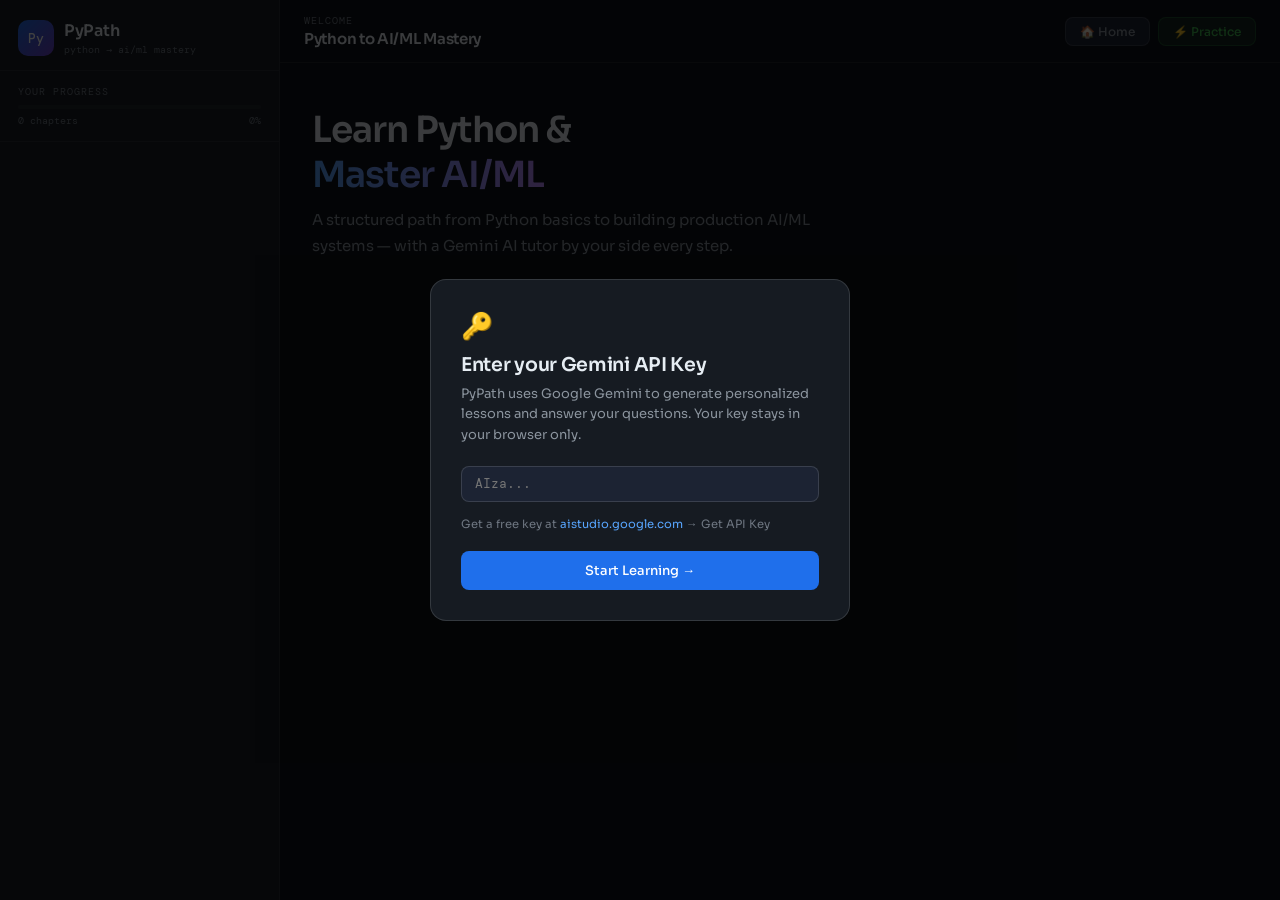
==== index.html @ 54593edb "Renamed file" ====
<!DOCTYPE html>
<html lang="en">
<head>
<meta charset="UTF-8">
<meta name="viewport" content="width=device-width, initial-scale=1.0">
<title>PyPath — Python to AI/ML Mastery</title>
<link href="https://fonts.googleapis.com/css2?family=DM+Mono:wght@400;500&family=Sora:wght@300;400;500;600&display=swap" rel="stylesheet">
<style>
  :root {
    --bg: #0d1117; --bg2: #161b22; --bg3: #1c2333; --bg4: #21262d;
    --border: rgba(255,255,255,0.08); --border2: rgba(255,255,255,0.13);
    --text: #e6edf3; --text2: #8b949e; --text3: #6e7681;
    --accent: #58a6ff; --accent2: #1f6feb;
    --green: #3fb950; --purple: #bc8cff; --purple2: #6e40c9;
    --orange: #f78166; --yellow: #e3b341; --pink: #f778ba;
    --radius: 12px; --radius-sm: 8px; --radius-lg: 16px;
    --font: 'Sora', sans-serif; --mono: 'DM Mono', monospace;
  }
  * { margin:0; padding:0; box-sizing:border-box; }
  body { font-family:var(--font); background:var(--bg); color:var(--text); min-height:100vh; display:flex; overflow:hidden; }

  /* SIDEBAR */
  #sidebar { width:280px; min-width:280px; background:var(--bg2); border-right:1px solid var(--border); display:flex; flex-direction:column; height:100vh; overflow-y:auto; }
  .sidebar-logo { padding:20px 18px 14px; border-bottom:1px solid var(--border); }
  .logo-mark { display:flex; align-items:center; gap:10px; }
  .logo-icon { width:36px; height:36px; background:linear-gradient(135deg,var(--accent2),var(--purple2)); border-radius:10px; display:flex; align-items:center; justify-content:center; font-family:var(--mono); font-size:13px; font-weight:500; color:white; }
  .logo-text { font-size:16px; font-weight:600; letter-spacing:-0.3px; }
  .logo-sub { font-size:10px; color:var(--text3); font-family:var(--mono); margin-top:2px; }
  .sidebar-progress { padding:14px 18px; border-bottom:1px solid var(--border); }
  .progress-label { font-size:10px; color:var(--text3); font-family:var(--mono); text-transform:uppercase; letter-spacing:1px; margin-bottom:7px; }
  .progress-bar { height:4px; background:var(--bg4); border-radius:99px; overflow:hidden; }
  .progress-fill { height:100%; background:linear-gradient(90deg,var(--accent),var(--purple)); border-radius:99px; transition:width 0.5s; }
  .progress-stat { display:flex; justify-content:space-between; margin-top:5px; font-size:10px; color:var(--text3); font-family:var(--mono); }
  .sidebar-modules { flex:1; padding:10px 8px; }
  .module-group { margin-bottom:4px; }
  .module-header { display:flex; align-items:center; gap:8px; padding:9px 10px; border-radius:var(--radius-sm); cursor:pointer; transition:all 0.15s; font-size:11px; font-weight:500; text-transform:uppercase; letter-spacing:0.8px; color:var(--text3); user-select:none; }
  .module-header:hover { background:var(--bg3); color:var(--text2); }
  .module-badge { width:22px; height:22px; border-radius:6px; display:flex; align-items:center; justify-content:center; font-size:12px; flex-shrink:0; }
  .m1 .module-badge { background:rgba(88,166,255,0.15); }
  .m2 .module-badge { background:rgba(188,140,255,0.15); }
  .m3 .module-badge { background:rgba(247,129,102,0.15); }
  .m4 .module-badge { background:rgba(63,185,80,0.15); }
  .module-chapters { display:none; padding:4px 0; }
  .module-group.open .module-chapters { display:block; }
  .module-group.open .module-header { background:var(--bg3); color:var(--text); }
  .chapter-item { display:flex; align-items:center; gap:8px; padding:7px 10px 7px 14px; border-radius:var(--radius-sm); cursor:pointer; font-size:12px; color:var(--text2); transition:all 0.15s; }
  .chapter-item:hover { background:var(--bg3); color:var(--text); }
  .chapter-item.active { background:rgba(88,166,255,0.1); color:var(--accent); }
  .ch-dot { width:6px; height:6px; border-radius:50%; background:var(--bg4); flex-shrink:0; border:1.5px solid var(--border2); }
  .chapter-item.active .ch-dot { background:var(--accent); border-color:var(--accent); }
  .chapter-item.completed .ch-dot { background:var(--green); border-color:var(--green); }

  /* MAIN */
  #main { flex:1; display:flex; flex-direction:column; height:100vh; overflow:hidden; }
  .topbar { padding:14px 24px; border-bottom:1px solid var(--border); display:flex; align-items:center; gap:14px; background:var(--bg); flex-shrink:0; }
  .topbar-breadcrumb { flex:1; }
  .tb-module { font-size:10px; color:var(--text3); font-family:var(--mono); text-transform:uppercase; letter-spacing:1px; }
  .tb-chapter { font-size:15px; font-weight:600; letter-spacing:-0.3px; margin-top:2px; }
  .btn { padding:6px 14px; border-radius:var(--radius-sm); font-size:12px; font-weight:500; cursor:pointer; border:1px solid var(--border2); background:var(--bg3); color:var(--text2); transition:all 0.15s; font-family:var(--font); }
  .btn:hover { background:var(--bg4); color:var(--text); }
  .btn-primary { background:var(--accent2); color:white; border-color:transparent; }
  .btn-primary:hover { background:var(--accent); }
  .btn-green { background:rgba(63,185,80,0.12); color:var(--green); border-color:rgba(63,185,80,0.25); }
  .btn-green:hover { background:rgba(63,185,80,0.22); }

  #content-area { flex:1; display:flex; overflow:hidden; }

  /* LESSON */
  #lesson-panel { flex:1; overflow-y:auto; padding:28px 32px; background:var(--bg); }
  .lesson-content { line-height:1.8; font-size:14px; color:var(--text2); max-width:740px; }
  .lesson-content h1 { font-size:24px; font-weight:600; color:var(--text); letter-spacing:-0.5px; margin-bottom:10px; }
  .lesson-content h2 { font-size:17px; font-weight:600; color:var(--text); margin:26px 0 10px; }
  .lesson-content h3 { font-size:14px; font-weight:500; color:var(--text); margin:18px 0 7px; }
  .lesson-content p { margin-bottom:13px; }
  .lesson-content ul,.lesson-content ol { padding-left:20px; margin-bottom:13px; }
  .lesson-content li { margin-bottom:5px; }
  .lesson-content strong { color:var(--text); font-weight:500; }
  .lesson-content code { background:var(--bg3); border:1px solid var(--border); border-radius:4px; padding:1px 5px; font-family:var(--mono); font-size:12px; color:var(--purple); }
  .code-block { background:var(--bg2); border:1px solid var(--border); border-radius:var(--radius); margin:14px 0; overflow:hidden; }
  .code-block-header { padding:7px 14px; background:var(--bg3); border-bottom:1px solid var(--border); display:flex; align-items:center; justify-content:space-between; font-family:var(--mono); font-size:10px; color:var(--text3); }
  .code-block pre { padding:14px 16px; font-family:var(--mono); font-size:12.5px; line-height:1.7; overflow-x:auto; color:var(--text); white-space:pre; }
  .kw{color:#ff7b72} .fn{color:#d2a8ff} .str{color:#a5d6ff} .num{color:#79c0ff} .cm{color:#8b949e;font-style:italic} .cls{color:#ffa657}
  .concept-cards { display:grid; grid-template-columns:1fr 1fr; gap:10px; margin:18px 0; max-width:740px; }
  .concept-card { background:var(--bg2); border:1px solid var(--border); border-radius:var(--radius); padding:14px 16px; }
  .cc-icon { font-size:20px; margin-bottom:7px; }
  .cc-title { font-size:12px; font-weight:500; color:var(--text); margin-bottom:4px; }
  .cc-desc { font-size:11.5px; color:var(--text3); line-height:1.5; }

  /* AI PANEL */
  #ai-panel { width:320px; min-width:320px; background:var(--bg2); border-left:1px solid var(--border); display:flex; flex-direction:column; }
  .ai-panel-header { padding:14px 16px; border-bottom:1px solid var(--border); display:flex; align-items:center; gap:10px; flex-shrink:0; }
  .ai-avatar { width:30px; height:30px; border-radius:9px; background:linear-gradient(135deg,#1f6feb,#6e40c9); display:flex; align-items:center; justify-content:center; font-size:13px; flex-shrink:0; }
  .ai-name { font-size:13px; font-weight:600; }
  .ai-status { font-size:10px; color:var(--green); font-family:var(--mono); }
  #ai-tab-bar { display:flex; border-bottom:1px solid var(--border); flex-shrink:0; }
  .ai-tab { flex:1; padding:9px; text-align:center; font-size:11px; color:var(--text3); cursor:pointer; transition:all 0.15s; border-bottom:2px solid transparent; }
  .ai-tab:hover { color:var(--text2); }
  .ai-tab.active { color:var(--accent); border-bottom-color:var(--accent); }
  #ai-messages { flex:1; overflow-y:auto; padding:14px; display:flex; flex-direction:column; gap:10px; }
  .msg { display:flex; gap:7px; }
  .msg-avatar { width:24px; height:24px; border-radius:7px; flex-shrink:0; display:flex; align-items:center; justify-content:center; font-size:10px; font-weight:600; }
  .msg.ai .msg-avatar { background:linear-gradient(135deg,#1f6feb,#6e40c9); color:white; }
  .msg.user .msg-avatar { background:var(--bg4); color:var(--text2); border:1px solid var(--border2); }
  .msg-bubble { flex:1; padding:9px 11px; border-radius:var(--radius-sm); font-size:12.5px; line-height:1.6; color:var(--text2); }
  .msg.ai .msg-bubble { background:var(--bg3); border:1px solid var(--border); }
  .msg.user .msg-bubble { background:rgba(88,166,255,0.07); border:1px solid rgba(88,166,255,0.18); color:var(--text); }
  .msg-bubble code { background:var(--bg); padding:1px 4px; border-radius:3px; font-family:var(--mono); font-size:11px; color:var(--purple); }
  .typing-indicator { display:flex; gap:4px; padding:3px 0; }
  .typing-dot { width:5px; height:5px; border-radius:50%; background:var(--text3); animation:bounce 1.2s infinite; }
  .typing-dot:nth-child(2){animation-delay:0.2s} .typing-dot:nth-child(3){animation-delay:0.4s}
  @keyframes bounce{0%,60%,100%{transform:translateY(0)}30%{transform:translateY(-5px)}}
  #ai-input-area { padding:10px; border-top:1px solid var(--border); flex-shrink:0; }
  .ai-input-wrap { display:flex; gap:7px; align-items:flex-end; }
  #ai-input { flex:1; background:var(--bg3); border:1px solid var(--border2); border-radius:var(--radius-sm); padding:7px 11px; font-family:var(--font); font-size:12.5px; color:var(--text); resize:none; min-height:34px; max-height:90px; line-height:1.5; outline:none; transition:border-color 0.15s; }
  #ai-input:focus { border-color:var(--accent2); }
  #ai-input::placeholder { color:var(--text3); }
  .send-btn { width:34px; height:34px; border-radius:var(--radius-sm); background:var(--accent2); border:none; color:white; cursor:pointer; display:flex; align-items:center; justify-content:center; font-size:14px; transition:background 0.15s; flex-shrink:0; }
  .send-btn:hover { background:var(--accent); }

  /* VIEWS */
  .view { display:none; flex:1; overflow:hidden; }
  .view.active { display:flex; }
  #home-view { overflow-y:auto; }

  /* HOME */
  .home-content { padding:44px 32px; max-width:880px; }
  .home-title { font-size:36px; font-weight:600; letter-spacing:-1px; margin-bottom:10px; }
  .home-title span { background:linear-gradient(90deg,var(--accent),var(--purple)); -webkit-background-clip:text; -webkit-text-fill-color:transparent; background-clip:text; }
  .home-sub { font-size:15px; color:var(--text2); line-height:1.7; max-width:540px; margin-bottom:40px; }
  .modules-grid { display:grid; grid-template-columns:1fr 1fr; gap:14px; }
  .module-card { background:var(--bg2); border:1px solid var(--border); border-radius:var(--radius-lg); padding:22px; cursor:pointer; transition:all 0.2s; position:relative; overflow:hidden; }
  .module-card::before { content:''; position:absolute; top:0; left:0; right:0; height:2px; }
  .mc-1::before{background:linear-gradient(90deg,var(--accent),var(--accent2))} .mc-2::before{background:linear-gradient(90deg,var(--purple),var(--purple2))} .mc-3::before{background:linear-gradient(90deg,var(--orange),#d4611c)} .mc-4::before{background:linear-gradient(90deg,var(--green),#1a7f37)}
  .module-card:hover { border-color:var(--border2); transform:translateY(-2px); background:var(--bg3); }
  .mc-icon { font-size:28px; margin-bottom:12px; }
  .mc-title { font-size:16px; font-weight:600; margin-bottom:5px; letter-spacing:-0.3px; }
  .mc-desc { font-size:12.5px; color:var(--text3); line-height:1.5; margin-bottom:12px; }
  .mc-meta { font-size:11px; font-family:var(--mono); color:var(--text3); }
  .mc-tag { display:inline-block; padding:2px 8px; border-radius:99px; font-size:10px; font-family:var(--mono); font-weight:500; margin-top:8px; }
  .t-blue{background:rgba(88,166,255,0.12);color:var(--accent)} .t-purple{background:rgba(188,140,255,0.12);color:var(--purple)} .t-orange{background:rgba(247,129,102,0.12);color:var(--orange)} .t-green{background:rgba(63,185,80,0.12);color:var(--green)}

  /* PRACTICE */
  #practice-view { flex-direction:row; }
  .editor-header { padding:10px 18px; background:var(--bg2); border-bottom:1px solid var(--border); display:flex; align-items:center; gap:10px; flex-shrink:0; }
  #code-editor { flex:1; background:var(--bg); border:none; outline:none; resize:none; font-family:var(--mono); font-size:13px; color:var(--text); padding:18px 22px; line-height:1.7; }
  .output-area { background:var(--bg2); border-top:1px solid var(--border); max-height:180px; overflow-y:auto; flex-shrink:0; }
  .output-header { padding:7px 18px; border-bottom:1px solid var(--border); font-size:10px; font-family:var(--mono); color:var(--text3); display:flex; align-items:center; gap:7px; }
  .out-dot { width:5px; height:5px; border-radius:50%; }
  #output-text { padding:12px 18px; font-family:var(--mono); font-size:12.5px; color:var(--green); line-height:1.7; white-space:pre-wrap; }

  /* QUIZ */
  .quiz-box { background:var(--bg2); border:1px solid var(--border); border-radius:var(--radius); padding:20px; margin:20px 0; max-width:740px; }
  .quiz-q { font-size:14px; font-weight:500; color:var(--text); margin-bottom:14px; }
  .quiz-options { display:flex; flex-direction:column; gap:7px; }
  .quiz-opt { padding:10px 14px; background:var(--bg3); border:1px solid var(--border); border-radius:var(--radius-sm); cursor:pointer; font-size:13px; color:var(--text2); transition:all 0.15s; font-family:var(--font); text-align:left; }
  .quiz-opt:hover:not(:disabled) { border-color:var(--accent2); color:var(--text); }
  .quiz-opt.correct { background:rgba(63,185,80,0.1); border-color:var(--green); color:var(--green); }
  .quiz-opt.wrong { background:rgba(247,129,102,0.1); border-color:var(--orange); color:var(--orange); }
  .quiz-feedback { margin-top:12px; font-size:12.5px; padding:9px 13px; border-radius:var(--radius-sm); display:none; }
  .quiz-feedback.show{display:block} .quiz-feedback.good{background:rgba(63,185,80,0.1);color:var(--green);border:1px solid rgba(63,185,80,0.3)} .quiz-feedback.bad{background:rgba(247,129,102,0.1);color:var(--orange);border:1px solid rgba(247,129,102,0.3)}

  /* MISC */
  ::-webkit-scrollbar{width:5px;height:5px} ::-webkit-scrollbar-track{background:transparent} ::-webkit-scrollbar-thumb{background:var(--bg4);border-radius:99px}
  .loading-spinner{display:inline-block;width:13px;height:13px;border:2px solid var(--border2);border-top-color:var(--accent);border-radius:50%;animation:spin 0.8s linear infinite}
  @keyframes spin{to{transform:rotate(360deg)}}
  .chapter-complete { background:linear-gradient(135deg,rgba(63,185,80,0.07),rgba(88,166,255,0.07)); border:1px solid rgba(63,185,80,0.2); border-radius:var(--radius); padding:22px; margin:22px 0; max-width:740px; text-align:center; }
  .cc-emoji2{font-size:32px;margin-bottom:10px} .cc-title2{font-size:17px;font-weight:600;color:var(--green);margin-bottom:7px} .cc-sub2{font-size:13px;color:var(--text2)}

  /* API MODAL */
  #api-modal { position:fixed; inset:0; background:rgba(0,0,0,0.75); display:flex; align-items:center; justify-content:center; z-index:100; }
  .modal-box { background:var(--bg2); border:1px solid var(--border2); border-radius:var(--radius-lg); padding:30px; width:420px; }
  .modal-title { font-size:19px; font-weight:600; margin-bottom:7px; letter-spacing:-0.3px; }
  .modal-sub { font-size:13px; color:var(--text2); line-height:1.6; margin-bottom:20px; }
  .modal-input { width:100%; background:var(--bg3); border:1px solid var(--border2); border-radius:var(--radius-sm); padding:9px 13px; font-family:var(--mono); font-size:12.5px; color:var(--text); outline:none; margin-bottom:14px; }
  .modal-input:focus{border-color:var(--accent2)}
  .modal-note { font-size:11.5px; color:var(--text3); line-height:1.5; margin-bottom:18px; }
  .modal-note a{color:var(--accent);text-decoration:none}
</style>
</head>
<body>

<!-- API MODAL -->
<div id="api-modal">
  <div class="modal-box">
    <div style="font-size:26px;margin-bottom:10px">🔑</div>
    <div class="modal-title">Enter your Gemini API Key</div>
    <div class="modal-sub">PyPath uses Google Gemini to generate personalized lessons and answer your questions. Your key stays in your browser only.</div>
    <input class="modal-input" id="api-key-input" type="password" placeholder="AIza..." autocomplete="off">
    <div class="modal-note">Get a free key at <a href="https://aistudio.google.com" target="_blank">aistudio.google.com</a> → Get API Key</div>
    <button class="btn btn-primary" style="width:100%;padding:10px;font-size:13px" onclick="saveApiKey()">Start Learning →</button>
  </div>
</div>

<!-- SIDEBAR -->
<div id="sidebar">
  <div class="sidebar-logo">
    <div class="logo-mark">
      <div class="logo-icon">Py</div>
      <div><div class="logo-text">PyPath</div><div class="logo-sub">python → ai/ml mastery</div></div>
    </div>
  </div>
  <div class="sidebar-progress">
    <div class="progress-label">Your Progress</div>
    <div class="progress-bar"><div class="progress-fill" id="prog-fill" style="width:0%"></div></div>
    <div class="progress-stat"><span id="prog-done">0 chapters</span><span id="prog-pct">0%</span></div>
  </div>
  <div class="sidebar-modules" id="sidebar-modules"></div>
</div>

<!-- MAIN -->
<div id="main">
  <div class="topbar">
    <div class="topbar-breadcrumb">
      <div class="tb-module" id="tb-module">Welcome</div>
      <div class="tb-chapter" id="tb-chapter">Python to AI/ML Mastery</div>
    </div>
    <div style="display:flex;gap:8px">
      <button class="btn" onclick="showHome()">🏠 Home</button>
      <button class="btn btn-green" onclick="showPractice()">⚡ Practice</button>
    </div>
  </div>

  <div id="content-area">

    <!-- HOME VIEW -->
    <div class="view active" id="home-view">
      <div class="home-content">
        <div class="home-title">Learn Python &<br><span>Master AI/ML</span></div>
        <div class="home-sub">A structured path from Python basics to building production AI/ML systems — with a Gemini AI tutor by your side every step.</div>
        <div class="modules-grid" id="home-modules"></div>
      </div>
    </div>

    <!-- LESSON VIEW -->
    <div class="view" id="lesson-view" style="flex-direction:row">
      <div id="lesson-panel">
        <div class="lesson-content" id="lesson-body"><p style="color:var(--text3)">Select a chapter from the sidebar to begin.</p></div>
      </div>
      <div id="ai-panel">
        <div class="ai-panel-header">
          <div class="ai-avatar">🤖</div>
          <div><div class="ai-name">PyMentor AI</div><div class="ai-status">● Online</div></div>
        </div>
        <div id="ai-tab-bar">
          <div class="ai-tab active" onclick="setAiTab(this,'ask')">Ask AI</div>
          <div class="ai-tab" onclick="setAiTab(this,'quiz')">Quiz</div>
          <div class="ai-tab" onclick="setAiTab(this,'hints')">Hints</div>
        </div>
        <div id="ai-messages">
          <div class="msg ai"><div class="msg-avatar">P</div><div class="msg-bubble">Hi! I'm PyMentor. Ask me anything about the current lesson, get examples, or test yourself with a quiz! 🐍</div></div>
        </div>
        <div id="ai-input-area">
          <div class="ai-input-wrap">
            <textarea id="ai-input" placeholder="Ask about this lesson..." rows="1" onkeydown="if(event.key==='Enter'&&!event.shiftKey){event.preventDefault();sendMessage()}"></textarea>
            <button class="send-btn" onclick="sendMessage()">↑</button>
          </div>
        </div>
      </div>
    </div>

    <!-- PRACTICE VIEW -->
    <div class="view" id="practice-view" style="flex-direction:row">
      <div style="flex:1;display:flex;flex-direction:column;border-right:1px solid var(--border)">
        <div class="editor-header">
          <span style="font-family:var(--mono);font-size:11px;color:var(--text3)">python</span>
          <span style="flex:1;font-size:12.5px;color:var(--text2)" id="practice-title">Free Practice</span>
          <button class="btn btn-primary" onclick="runCode()" style="padding:5px 12px;font-size:11.5px">▶ Run</button>
          <button class="btn" onclick="aiReviewCode()" style="padding:5px 12px;font-size:11.5px">🤖 Review</button>
          <button class="btn" onclick="getChallenge()" style="padding:5px 12px;font-size:11.5px">🎯 Challenge</button>
        </div>
        <textarea id="code-editor" spellcheck="false" placeholder="# Write your Python code here&#10;# Click 'Challenge' for an AI exercise!&#10;&#10;print('Hello, PyPath! 🐍')"></textarea>
        <div class="output-area">
          <div class="output-header"><div class="out-dot" id="out-dot" style="background:var(--text3)"></div>Output</div>
          <div id="output-text">Run your code to see output here.</div>
        </div>
      </div>
      <div style="width:320px;min-width:320px;background:var(--bg2);display:flex;flex-direction:column">
        <div class="ai-panel-header">
          <div class="ai-avatar">⚡</div>
          <div><div class="ai-name">Code Assistant</div><div class="ai-status">● Ready</div></div>
        </div>
        <div id="practice-messages" style="flex:1;overflow-y:auto;padding:14px;display:flex;flex-direction:column;gap:10px">
          <div class="msg ai"><div class="msg-avatar">P</div><div class="msg-bubble">Welcome to the practice area! Click <strong>Challenge</strong> for an AI-generated exercise, or paste code and click <strong>Review</strong> for feedback.</div></div>
        </div>
        <div style="padding:10px;border-top:1px solid var(--border)">
          <div class="ai-input-wrap">
            <textarea id="practice-input" placeholder="Ask about your code..." rows="1" style="flex:1;background:var(--bg3);border:1px solid var(--border2);border-radius:var(--radius-sm);padding:7px 11px;font-family:var(--font);font-size:12.5px;color:var(--text);resize:none;min-height:34px;outline:none" onkeydown="if(event.key==='Enter'&&!event.shiftKey){event.preventDefault();sendPracticeMessage()}"></textarea>
            <button class="send-btn" onclick="sendPracticeMessage()">↑</button>
          </div>
        </div>
      </div>
    </div>

  </div>
</div>

<script>
const GEMINI_URL = 'https://generativelanguage.googleapis.com/v1beta/models/gemini-2.0-flash:generateContent?key=';

const CURRICULUM = [
  { id:'m1', label:'Python Fundamentals', icon:'🐍', tag:'t-blue', desc:'Variables, data types, loops, functions — everything to write Python from scratch.', level:'Beginner',
    chapters:[
      {id:'c1',title:'Introduction & Setup'},{id:'c2',title:'Variables & Data Types'},{id:'c3',title:'Operators & Expressions'},
      {id:'c4',title:'Strings & String Methods'},{id:'c5',title:'Lists, Tuples & Sets'},{id:'c6',title:'Dictionaries'},
      {id:'c7',title:'Control Flow: if/elif/else'},{id:'c8',title:'Loops: for & while'},{id:'c9',title:'Functions'},
      {id:'c10',title:'Modules & Packages'},{id:'c11',title:'File I/O'},{id:'c12',title:'Error Handling'}
    ]},
  { id:'m2', label:'Advanced Python', icon:'⚡', tag:'t-purple', desc:'OOP, decorators, async, type hints, testing — think and code like an expert.', level:'Intermediate',
    chapters:[
      {id:'c13',title:'OOP: Classes & Objects'},{id:'c14',title:'Inheritance & Polymorphism'},
      {id:'c15',title:'Decorators & Closures'},{id:'c16',title:'Generators & Iterators'},
      {id:'c17',title:'Context Managers'},{id:'c18',title:'Concurrency: async/await'},
      {id:'c19',title:'Type Hints & Pydantic'},{id:'c20',title:'Testing with pytest'}
    ]},
  { id:'m3', label:'FastAPI', icon:'🚀', tag:'t-orange', desc:'Build fast, production-ready REST APIs with auth, databases, and deployment.', level:'Intermediate',
    chapters:[
      {id:'c21',title:'FastAPI Introduction'},{id:'c22',title:'Path & Query Params'},
      {id:'c23',title:'Request Body & Schemas'},{id:'c24',title:'Authentication & JWT'},
      {id:'c25',title:'Database with SQLAlchemy'},{id:'c26',title:'Background Tasks & WebSockets'},
      {id:'c27',title:'Testing FastAPI Apps'},{id:'c28',title:'Deploying FastAPI'}
    ]},
  { id:'m4', label:'AI/ML with Python', icon:'🧠', tag:'t-green', desc:'NumPy, Pandas, Scikit-learn, PyTorch, NLP, LLMs, RAG — become an AI/ML pro.', level:'Advanced',
    chapters:[
      {id:'c29',title:'NumPy & Pandas Foundations'},{id:'c30',title:'Data Visualization'},
      {id:'c31',title:'Scikit-learn: ML Basics'},{id:'c32',title:'Supervised Learning'},
      {id:'c33',title:'Unsupervised Learning'},{id:'c34',title:'Feature Engineering'},
      {id:'c35',title:'Deep Learning with PyTorch'},{id:'c36',title:'Neural Networks & CNNs'},
      {id:'c37',title:'NLP & Transformers'},{id:'c38',title:'LLMs & LangChain'},
      {id:'c39',title:'RAG & Vector Databases'},{id:'c40',title:'Building AI Products'}
    ]}
];

let KEY = '', completed = new Set(JSON.parse(localStorage.getItem('pypath_done')||'[]'));
let curMod = null, curCh = null, chatHist = [], practiceHist = [];

function saveApiKey() {
  const k = document.getElementById('api-key-input').value.trim();
  if (k.length < 10) { alert('Please enter a valid Gemini API key'); return; }
  KEY = k; localStorage.setItem('pypath_key', k);
  document.getElementById('api-modal').style.display = 'none';
  init();
}

function init() { buildSidebar(); buildHome(); updateProgress(); }

function buildSidebar() {
  const c = document.getElementById('sidebar-modules'); c.innerHTML = '';
  CURRICULUM.forEach((mod, mi) => {
    const done = mod.chapters.filter(ch=>completed.has(ch.id)).length;
    const g = document.createElement('div');
    g.className = `module-group m${mi+1}`;
    if (mi===0) g.classList.add('open');
    g.innerHTML = `<div class="module-header" onclick="this.parentElement.classList.toggle('open')">
      <div class="module-badge">${mod.icon}</div>
      <span style="flex:1;font-size:11px">${mod.label}</span>
      <span style="font-size:10px;font-family:var(--mono);color:var(--text3)">${done}/${mod.chapters.length}</span>
    </div>
    <div class="module-chapters">${mod.chapters.map(ch=>`
      <div class="chapter-item${completed.has(ch.id)?' completed':''}" id="ch-${ch.id}" onclick="loadChapter('${mod.id}','${ch.id}')">
        <div class="ch-dot"></div><span style="font-size:12px;line-height:1.3">${ch.title}</span>
      </div>`).join('')}</div>`;
    c.appendChild(g);
  });
}

function buildHome() {
  document.getElementById('home-modules').innerHTML = CURRICULUM.map((mod,i)=>`
    <div class="module-card mc-${i+1}" onclick="openModule('${mod.id}')">
      <div class="mc-icon">${mod.icon}</div>
      <div class="mc-title">${mod.label}</div>
      <div class="mc-desc">${mod.desc}</div>
      <div class="mc-meta">${mod.chapters.length} chapters · ${mod.chapters.filter(c=>completed.has(c.id)).length} done</div>
      <div class="mc-tag ${mod.tag}">${mod.level}</div>
    </div>`).join('');
}

function updateProgress() {
  const total = CURRICULUM.reduce((s,m)=>s+m.chapters.length,0), done = completed.size;
  const pct = Math.round((done/total)*100);
  document.getElementById('prog-fill').style.width = pct+'%';
  document.getElementById('prog-done').textContent = done+' chapters';
  document.getElementById('prog-pct').textContent = pct+'%';
}

function setView(v) {
  document.querySelectorAll('.view').forEach(el=>el.classList.remove('active'));
  document.getElementById(v+'-view').classList.add('active');
}
function showHome() { setView('home'); document.getElementById('tb-module').textContent='Welcome'; document.getElementById('tb-chapter').textContent='Python to AI/ML Mastery'; }
function showPractice() { setView('practice'); document.getElementById('tb-module').textContent='Practice Area'; document.getElementById('tb-chapter').textContent=curCh?curCh.title:'Free Coding'; }
function openModule(id) { const m=CURRICULUM.find(x=>x.id===id); loadChapter(id,m.chapters[0].id); }

async function loadChapter(modId, chId) {
  const mod = CURRICULUM.find(m=>m.id===modId), ch = mod.chapters.find(c=>c.id===chId);
  curMod=mod; curCh=ch;
  document.querySelectorAll('.chapter-item').forEach(el=>el.classList.remove('active'));
  document.getElementById('ch-'+chId).classList.add('active');
  document.getElementById('tb-module').textContent = mod.label;
  document.getElementById('tb-chapter').textContent = ch.title;
  setView('lesson');
  chatHist = [];
  document.getElementById('ai-messages').innerHTML = `<div class="msg ai"><div class="msg-avatar">P</div><div class="msg-bubble">Loading <strong>${ch.title}</strong>... Ask me anything once it's ready! 🐍</div></div>`;
  document.getElementById('lesson-body').innerHTML = `<div style="display:flex;align-items:center;gap:12px;padding:40px 0;color:var(--text3)"><div class="loading-spinner"></div> Generating lesson with Gemini AI...</div>`;
  const html = await geminiLesson(mod.label, ch.title);
  document.getElementById('lesson-body').innerHTML = html;
  if (!completed.has(chId)) {
    const nxt = getNext(modId,chId);
    document.getElementById('lesson-body').innerHTML += `<div class="chapter-complete">
      <div class="cc-emoji2">🎉</div>
      <div class="cc-title2">Chapter Complete!</div>
      <div class="cc-sub2">Great work on <strong>${ch.title}</strong>.</div>
      <div style="display:flex;gap:8px;justify-content:center;margin-top:14px">
        <button class="btn btn-green" onclick="markDone('${modId}','${chId}')">✓ Mark Complete</button>
        ${nxt?`<button class="btn btn-primary" onclick="loadChapter('${nxt.mid}','${nxt.cid}')">Next →</button>`:''}
        <button class="btn" onclick="showPractice()">⚡ Practice</button>
      </div></div>`;
  }
}

function getNext(modId,chId) {
  const mi=CURRICULUM.findIndex(m=>m.id===modId), mod=CURRICULUM[mi];
  const ci=mod.chapters.findIndex(c=>c.id===chId);
  if (ci<mod.chapters.length-1) return {mid:modId,cid:mod.chapters[ci+1].id};
  if (mi<CURRICULUM.length-1) { const nm=CURRICULUM[mi+1]; return {mid:nm.id,cid:nm.chapters[0].id}; }
  return null;
}

function markDone(modId,chId) {
  completed.add(chId); localStorage.setItem('pypath_done',JSON.stringify([...completed]));
  document.getElementById('ch-'+chId).classList.add('completed');
  updateProgress(); buildHome(); buildSidebar();
}

async function geminiLesson(modName, chTitle) {
  const p = `You are an expert Python tutor. Write a thorough, engaging HTML lesson for:
Module: ${modName} | Chapter: ${chTitle}

Return ONLY HTML content (no doctype/html/head/body tags). Use:
- <h1> for title, <h2> for sections, <h3> for subsections, <p> for text
- Code blocks: <div class="code-block"><div class="code-block-header"><span>python</span></div><pre>CODE</pre></div>
- Syntax highlighting spans: <span class="kw">def</span> <span class="fn">func</span> <span class="str">"str"</span> <span class="num">42</span> <span class="cm"># comment</span>
- Concept cards: <div class="concept-cards"><div class="concept-card"><div class="cc-icon">EMOJI</div><div class="cc-title">Title</div><div class="cc-desc">Desc</div></div>...</div>
- Inline code: <code>text</code>
- Quiz at end: <div class="quiz-box"><div class="quiz-q">Question?</div><div class="quiz-options"><button class="quiz-opt" onclick="checkQ(this,false)">Wrong</button><button class="quiz-opt" onclick="checkQ(this,true)">Correct</button></div><div class="quiz-feedback"></div></div>

Include: intro, 2-4 concept cards, 3+ sections with code examples, real-world example, quiz. Wrap all in <div class="lesson-content">.`;
  try {
    const r = await fetch(GEMINI_URL+KEY, { method:'POST', headers:{'Content-Type':'application/json'}, body:JSON.stringify({contents:[{parts:[{text:p}]}],generationConfig:{maxOutputTokens:3000,temperature:0.7}}) });
    const d = await r.json();
    if (d.error) throw new Error(d.error.message);
    return d.candidates[0].content.parts[0].text.replace(/```html\n?/g,'').replace(/```\n?/g,'');
  } catch(e) { return `<div class="lesson-content"><h1>${chTitle}</h1><p style="color:var(--orange)">Error: ${e.message}</p></div>`; }
}

window.checkQ = (btn, correct) => {
  const box=btn.closest('.quiz-box'); box.querySelectorAll('.quiz-opt').forEach(b=>b.disabled=true);
  const fb=box.querySelector('.quiz-feedback');
  if (correct) { btn.classList.add('correct'); fb.className='quiz-feedback show good'; fb.textContent='✓ Correct! Great job!'; }
  else { btn.classList.add('wrong'); box.querySelectorAll('.quiz-opt').forEach(b=>{try{if(b.onclick.toString().includes('true'))b.classList.add('correct')}catch{}}); fb.className='quiz-feedback show bad'; fb.textContent='✗ Not quite — see the highlighted answer.'; }
};

function setAiTab(el, tab) {
  document.querySelectorAll('.ai-tab').forEach(t=>t.classList.remove('active')); el.classList.add('active');
  if (tab==='quiz') generateQuiz(); else if (tab==='hints') addHints();
}

async function sendMessage() {
  const inp=document.getElementById('ai-input'), txt=inp.value.trim(); if(!txt) return;
  inp.value=''; addMsg('user',txt,'ai-messages','Y'); chatHist.push({role:'user',parts:[{text:txt}]});
  const t=addTyping('ai-messages');
  const sys=(curCh?`Student is learning: ${curMod.label} > ${curCh.title}. `:'')+'You are PyMentor, a friendly Python/AI tutor. Be clear, helpful, concise.';
  const resp=await geminiChat(sys,chatHist); t.remove();
  chatHist.push({role:'model',parts:[{text:resp}]}); addMsg('ai',resp,'ai-messages','P');
}

async function sendPracticeMessage() {
  const inp=document.getElementById('practice-input'), txt=inp.value.trim(); if(!txt) return;
  const code=document.getElementById('code-editor').value;
  inp.value=''; addMsg('user',txt,'practice-messages','Y');
  practiceHist.push({role:'user',parts:[{text:`Code:\n\`\`\`python\n${code}\n\`\`\`\n\nQuestion: ${txt}`}]});
  const t=addTyping('practice-messages');
  const resp=await geminiChat('You are a Python coding assistant. Be helpful, concise, educational.',practiceHist); t.remove();
  practiceHist.push({role:'model',parts:[{text:resp}]}); addMsg('ai',resp,'practice-messages','P');
}

async function geminiChat(sys, hist) {
  try {
    const contents=[{role:'user',parts:[{text:sys}]},{role:'model',parts:[{text:'Ready!'}]},...hist];
    const r=await fetch(GEMINI_URL+KEY,{method:'POST',headers:{'Content-Type':'application/json'},body:JSON.stringify({contents,generationConfig:{maxOutputTokens:700,temperature:0.8}})});
    const d=await r.json(); if(d.error) return 'Error: '+d.error.message;
    return d.candidates[0].content.parts[0].text;
  } catch(e){return 'Error: '+e.message;}
}

async function generateQuiz() {
  if (!curCh) { addMsg('ai','Load a chapter first!','ai-messages','P'); return; }
  const t=addTyping('ai-messages');
  const p=`Generate a quiz question about "${curCh.title}" in Python. Return ONLY JSON: {"question":"...","options":["...","...","...","..."],"correct":INDEX}`;
  const resp=await geminiChat('You are a Python quiz generator.',[ {role:'user',parts:[{text:p}]}]); t.remove();
  try {
    const q=JSON.parse(resp.replace(/```json\n?|```\n?/g,'').trim());
    const div=document.createElement('div'); div.className='msg ai';
    div.innerHTML=`<div class="msg-avatar">P</div><div class="msg-bubble"><strong>Quick Quiz!</strong><br><br>${q.question}<br><br>
    ${q.options.map((o,i)=>`<button class="quiz-opt" style="display:block;width:100%;text-align:left;margin-bottom:5px" onclick="checkQMsg(this,${i===q.correct})">${String.fromCharCode(65+i)}. ${o}</button>`).join('')}
    <div class="quiz-feedback"></div></div>`;
    document.getElementById('ai-messages').appendChild(div);
    document.getElementById('ai-messages').scrollTop=99999;
  } catch { addMsg('ai',resp,'ai-messages','P'); }
}

window.checkQMsg = (btn, correct) => {
  const bbl=btn.closest('.msg-bubble'); bbl.querySelectorAll('.quiz-opt').forEach(b=>b.disabled=true);
  const fb=bbl.querySelector('.quiz-feedback');
  if(correct){btn.style.cssText='display:block;width:100%;text-align:left;margin-bottom:5px;background:rgba(63,185,80,0.1);border-color:var(--green);color:var(--green)';fb.className='quiz-feedback show good';fb.textContent='✓ Correct!';}
  else{btn.style.cssText='display:block;width:100%;text-align:left;margin-bottom:5px;background:rgba(247,129,102,0.1);border-color:var(--orange);color:var(--orange)';fb.className='quiz-feedback show bad';fb.textContent='✗ Incorrect. Keep studying!';}
};

async function addHints() {
  if (!curCh) { addMsg('ai','Load a chapter first!','ai-messages','P'); return; }
  const t=addTyping('ai-messages');
  const resp=await geminiChat('You are PyMentor.',[{role:'user',parts:[{text:`Give 3 practical tips and common pitfalls for "${curCh.title}" in Python. Be concise.`}]}]);
  t.remove(); addMsg('ai','💡 Tips for '+curCh.title+':\n\n'+resp,'ai-messages','P');
}

async function getChallenge() {
  const ctx=curCh?`${curMod.label} > ${curCh.title}`:'General Python';
  const t=addTyping('practice-messages');
  const resp=await geminiChat('You are a coding challenge generator.',[{role:'user',parts:[{text:`Create a Python coding challenge for: ${ctx}. Include problem statement, example, and starter code template.`}]}]);
  t.remove(); addMsg('ai',resp,'practice-messages','P');
  document.getElementById('code-editor').value='# Challenge — see the description on the right\n# Write your solution below:\n\n';
}

async function aiReviewCode() {
  const code=document.getElementById('code-editor').value.trim();
  if(!code){addMsg('ai','Write some code first!','practice-messages','P');return;}
  const t=addTyping('practice-messages');
  const resp=await geminiChat('You are an expert Python code reviewer.',[{role:'user',parts:[{text:`Review this Python code:\n\`\`\`python\n${code}\n\`\`\`\nCover: what it does, issues, improvements, rating/10.`}]}]);
  t.remove(); addMsg('ai',resp,'practice-messages','P');
}

function runCode() {
  const code=document.getElementById('code-editor').value, out=[], outEl=document.getElementById('output-text'), dot=document.getElementById('out-dot');
  try {
    let js=code.replace(/print\(([^)]+)\)/g,'__o.log($1)').replace(/True/g,'true').replace(/False/g,'false').replace(/None/g,'null');
    new Function('__o',js)({log:(...a)=>out.push(a.map(x=>typeof x==='string'?x:JSON.stringify(x)).join(' '))});
    outEl.textContent=out.length?out.join('\n'):'(no output)'; outEl.style.color='var(--green)'; dot.style.background='var(--green)';
  } catch(e) {
    outEl.style.color='var(--orange)'; dot.style.background='var(--orange)';
    outEl.textContent='Browser Python runner is limited.\n\nFor full execution, use:\n• replit.com\n• google.com/colab\n• python.org/shell\n\nUse "Review" for AI code feedback!';
  }
}

function addMsg(role, text, containerId, letter) {
  const c=document.getElementById(containerId), d=document.createElement('div');
  d.className='msg '+role;
  const fmt=text.replace(/`([^`]+)`/g,'<code>$1</code>').replace(/\*\*([^*]+)\*\*/g,'<strong>$1</strong>').replace(/\n/g,'<br>');
  d.innerHTML=`<div class="msg-avatar">${letter}</div><div class="msg-bubble">${fmt}</div>`;
  c.appendChild(d); c.scrollTop=99999; return d;
}

function addTyping(cid) {
  const c=document.getElementById(cid), d=document.createElement('div');
  d.className='msg ai';
  d.innerHTML=`<div class="msg-avatar">P</div><div class="msg-bubble"><div class="typing-indicator"><div class="typing-dot"></div><div class="typing-dot"></div><div class="typing-dot"></div></div></div>`;
  c.appendChild(d); c.scrollTop=99999; return d;
}

// Init
window.onload = () => {
  const saved=localStorage.getItem('pypath_key');
  if(saved){KEY=saved;document.getElementById('api-modal').style.display='none';init();}
};
</script>
</body>
</html>
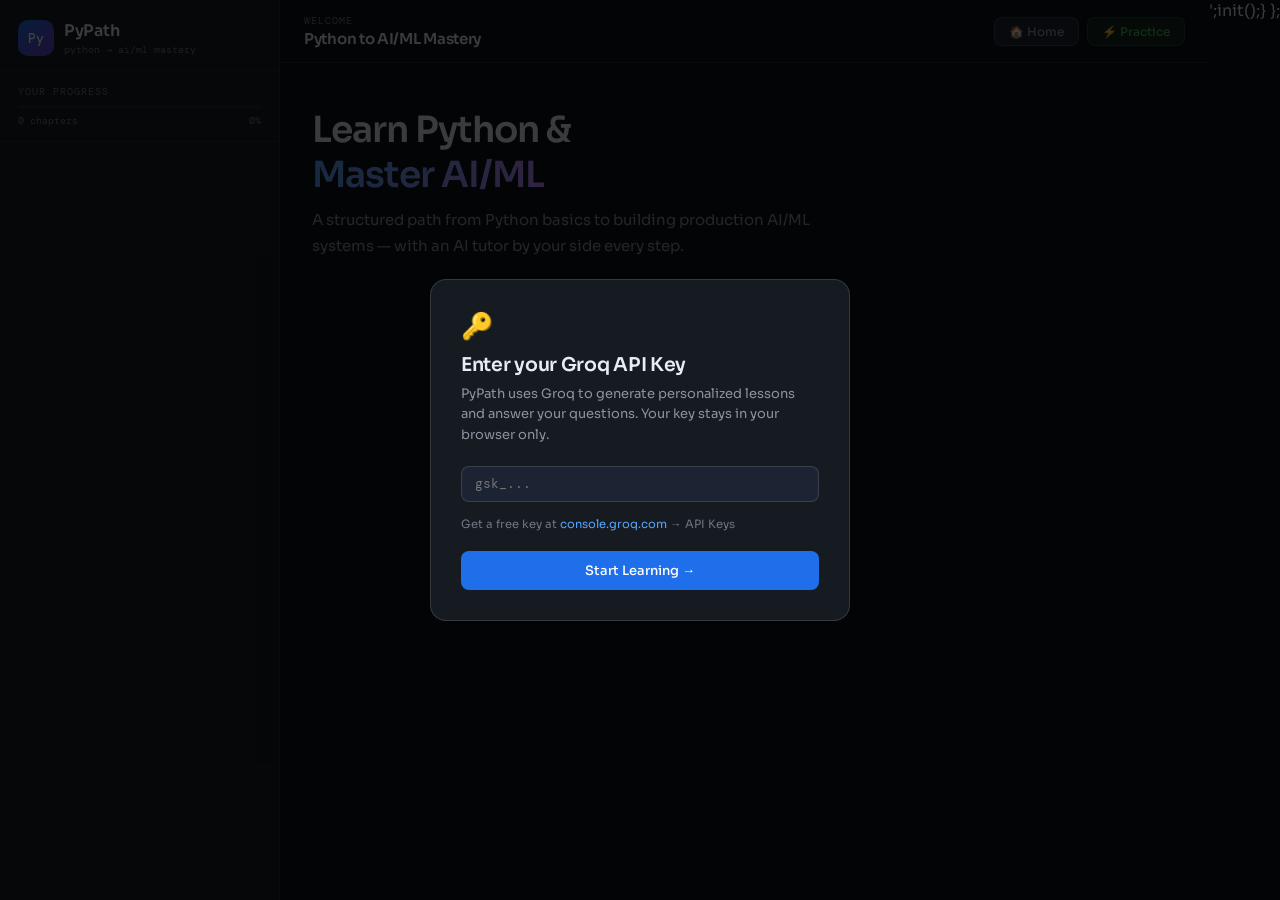
==== commit 08c7b785: "Updated index.html" ====
--- a/index.html
+++ b/index.html
@@ -183,10 +183,10 @@
 <div id="api-modal">
   <div class="modal-box">
     <div style="font-size:26px;margin-bottom:10px">🔑</div>
-    <div class="modal-title">Enter your Gemini API Key</div>
-    <div class="modal-sub">PyPath uses Google Gemini to generate personalized lessons and answer your questions. Your key stays in your browser only.</div>
-    <input class="modal-input" id="api-key-input" type="password" placeholder="AIza..." autocomplete="off">
-    <div class="modal-note">Get a free key at <a href="https://aistudio.google.com" target="_blank">aistudio.google.com</a> → Get API Key</div>
+    <div class="modal-title">Enter your Groq API Key</div>
+    <div class="modal-sub">PyPath uses Groq to generate personalized lessons and answer your questions. Your key stays in your browser only.</div>
+    <input class="modal-input" id="api-key-input" type="password" placeholder="gsk_..." autocomplete="off">
+    <div class="modal-note">Get a free key at <a href="https://console.groq.com/keys" target="_blank">console.groq.com</a> → API Keys</div>
     <button class="btn btn-primary" style="width:100%;padding:10px;font-size:13px" onclick="saveApiKey()">Start Learning →</button>
   </div>
 </div>
@@ -226,7 +226,7 @@
     <div class="view active" id="home-view">
       <div class="home-content">
         <div class="home-title">Learn Python &<br><span>Master AI/ML</span></div>
-        <div class="home-sub">A structured path from Python basics to building production AI/ML systems — with a Gemini AI tutor by your side every step.</div>
+        <div class="home-sub">A structured path from Python basics to building production AI/ML systems — with an AI tutor by your side every step.</div>
         <div class="modules-grid" id="home-modules"></div>
       </div>
     </div>
@@ -295,7 +295,8 @@
 </div>
 
 <script>
-const GEMINI_URL = 'https://generativelanguage.googleapis.com/v1beta/models/gemini-2.0-flash:generateContent?key=';
+const API_URL = 'https://api.groq.com/openai/v1/chat/completions';
+const MODEL = 'llama-3.3-70b-versatile';
 
 const CURRICULUM = [
   { id:'m1', label:'Python Fundamentals', icon:'🐍', tag:'t-blue', desc:'Variables, data types, loops, functions — everything to write Python from scratch.', level:'Beginner',
@@ -335,7 +336,7 @@
 
 function saveApiKey() {
   const k = document.getElementById('api-key-input').value.trim();
-  if (k.length < 10) { alert('Please enter a valid Gemini API key'); return; }
+  if (!k.startsWith('gsk_')) { alert('Please enter a valid Groq API key (starts with gsk_)'); return; }
   KEY = k; localStorage.setItem('pypath_key', k);
   document.getElementById('api-modal').style.display = 'none';
   init();
@@ -400,8 +401,8 @@
   setView('lesson');
   chatHist = [];
   document.getElementById('ai-messages').innerHTML = `<div class="msg ai"><div class="msg-avatar">P</div><div class="msg-bubble">Loading <strong>${ch.title}</strong>... Ask me anything once it's ready! 🐍</div></div>`;
-  document.getElementById('lesson-body').innerHTML = `<div style="display:flex;align-items:center;gap:12px;padding:40px 0;color:var(--text3)"><div class="loading-spinner"></div> Generating lesson with Gemini AI...</div>`;
-  const html = await geminiLesson(mod.label, ch.title);
+  document.getElementById('lesson-body').innerHTML = `<div style="display:flex;align-items:center;gap:12px;padding:40px 0;color:var(--text3)"><div class="loading-spinner"></div> Generating lesson with AI...</div>`;
+  const html = await llmLesson(mod.label, ch.title);
   document.getElementById('lesson-body').innerHTML = html;
   if (!completed.has(chId)) {
     const nxt = getNext(modId,chId);
@@ -431,7 +432,8 @@
   updateProgress(); buildHome(); buildSidebar();
 }
 
-async function geminiLesson(modName, chTitle) {
+// --- CONFIGURATION ---
+async function llmLesson(modName, chTitle) {
   const p = `You are an expert Python tutor. Write a thorough, engaging HTML lesson for:
 Module: ${modName} | Chapter: ${chTitle}
 
@@ -444,125 +446,223 @@
 - Quiz at end: <div class="quiz-box"><div class="quiz-q">Question?</div><div class="quiz-options"><button class="quiz-opt" onclick="checkQ(this,false)">Wrong</button><button class="quiz-opt" onclick="checkQ(this,true)">Correct</button></div><div class="quiz-feedback"></div></div>
 
 Include: intro, 2-4 concept cards, 3+ sections with code examples, real-world example, quiz. Wrap all in <div class="lesson-content">.`;
+  
   try {
-    const r = await fetch(GEMINI_URL+KEY, { method:'POST', headers:{'Content-Type':'application/json'}, body:JSON.stringify({contents:[{parts:[{text:p}]}],generationConfig:{maxOutputTokens:3000,temperature:0.7}}) });
+    const r = await fetch(API_URL, { 
+      method: 'POST', 
+      headers: { 
+        'Content-Type': 'application/json',
+        'Authorization': `Bearer ${KEY}`
+      }, 
+      body: JSON.stringify({
+        model: MODEL,
+        messages: [{ role: 'user', content: p }],
+        temperature: 0.7,
+        max_tokens: 4096
+      }) 
+    });
     const d = await r.json();
     if (d.error) throw new Error(d.error.message);
-    return d.candidates[0].content.parts[0].text.replace(/```html\n?/g,'').replace(/```\n?/g,'');
-  } catch(e) { return `<div class="lesson-content"><h1>${chTitle}</h1><p style="color:var(--orange)">Error: ${e.message}</p></div>`; }
+    return d.choices[0].message.content.replace(/```html\n?/g, '').replace(/```\n?/g, '');
+  } catch (e) { 
+    return `<div class="lesson-content"><h1>${chTitle}</h1><p style="color:var(--orange)">Error: ${e.message}</p></div>`; 
+  }
 }
 
 window.checkQ = (btn, correct) => {
-  const box=btn.closest('.quiz-box'); box.querySelectorAll('.quiz-opt').forEach(b=>b.disabled=true);
-  const fb=box.querySelector('.quiz-feedback');
-  if (correct) { btn.classList.add('correct'); fb.className='quiz-feedback show good'; fb.textContent='✓ Correct! Great job!'; }
-  else { btn.classList.add('wrong'); box.querySelectorAll('.quiz-opt').forEach(b=>{try{if(b.onclick.toString().includes('true'))b.classList.add('correct')}catch{}}); fb.className='quiz-feedback show bad'; fb.textContent='✗ Not quite — see the highlighted answer.'; }
+  const box = btn.closest('.quiz-box'); 
+  box.querySelectorAll('.quiz-opt').forEach(b => b.disabled = true);
+  const fb = box.querySelector('.quiz-feedback');
+  if (correct) { 
+    btn.classList.add('correct'); 
+    fb.className = 'quiz-feedback show good'; 
+    fb.textContent = '✓ Correct! Great job!'; 
+  } else { 
+    btn.classList.add('wrong'); 
+    box.querySelectorAll('.quiz-opt').forEach(b => {
+      try { if (b.onclick.toString().includes('true')) b.classList.add('correct'); } catch {}
+    }); 
+    fb.className = 'quiz-feedback show bad'; 
+    fb.textContent = '✗ Not quite — see the highlighted answer.'; 
+  }
 };
 
 function setAiTab(el, tab) {
-  document.querySelectorAll('.ai-tab').forEach(t=>t.classList.remove('active')); el.classList.add('active');
-  if (tab==='quiz') generateQuiz(); else if (tab==='hints') addHints();
+  document.querySelectorAll('.ai-tab').forEach(t => t.classList.remove('active')); 
+  el.classList.add('active');
+  if (tab === 'quiz') generateQuiz(); 
+  else if (tab === 'hints') addHints();
 }
 
 async function sendMessage() {
-  const inp=document.getElementById('ai-input'), txt=inp.value.trim(); if(!txt) return;
-  inp.value=''; addMsg('user',txt,'ai-messages','Y'); chatHist.push({role:'user',parts:[{text:txt}]});
-  const t=addTyping('ai-messages');
-  const sys=(curCh?`Student is learning: ${curMod.label} > ${curCh.title}. `:'')+'You are PyMentor, a friendly Python/AI tutor. Be clear, helpful, concise.';
-  const resp=await geminiChat(sys,chatHist); t.remove();
-  chatHist.push({role:'model',parts:[{text:resp}]}); addMsg('ai',resp,'ai-messages','P');
+  const inp = document.getElementById('ai-input'), txt = inp.value.trim(); 
+  if (!txt) return;
+  inp.value = ''; 
+  addMsg('user', txt, 'ai-messages', 'Y'); 
+  chatHist.push({ role: 'user', content: txt });
+  
+  const t = addTyping('ai-messages');
+  const sys = (curCh ? `Student is learning: ${curMod.label} > ${curCh.title}. ` : '') + 'You are PyMentor, a friendly Python/AI tutor. Be clear, helpful, concise.';
+  
+  const resp = await llmChat(sys, chatHist); 
+  t.remove();
+  
+  chatHist.push({ role: 'assistant', content: resp }); 
+  addMsg('ai', resp, 'ai-messages', 'P');
 }
 
 async function sendPracticeMessage() {
-  const inp=document.getElementById('practice-input'), txt=inp.value.trim(); if(!txt) return;
-  const code=document.getElementById('code-editor').value;
-  inp.value=''; addMsg('user',txt,'practice-messages','Y');
-  practiceHist.push({role:'user',parts:[{text:`Code:\n\`\`\`python\n${code}\n\`\`\`\n\nQuestion: ${txt}`}]});
-  const t=addTyping('practice-messages');
-  const resp=await geminiChat('You are a Python coding assistant. Be helpful, concise, educational.',practiceHist); t.remove();
-  practiceHist.push({role:'model',parts:[{text:resp}]}); addMsg('ai',resp,'practice-messages','P');
-}
-
-async function geminiChat(sys, hist) {
+  const inp = document.getElementById('practice-input'), txt = inp.value.trim(); 
+  if (!txt) return;
+  const code = document.getElementById('code-editor').value;
+  inp.value = ''; 
+  addMsg('user', txt, 'practice-messages', 'Y');
+  const msgContent = `Code:\n\`\`\`python\n${code}\n\`\`\`\n\nQuestion: ${txt}`;
+  practiceHist.push({ role: 'user', content: msgContent });
+  
+  const t = addTyping('practice-messages');
+  const resp = await llmChat('You are a Python coding assistant. Be helpful, concise, educational.', practiceHist); 
+  t.remove();
+  
+  practiceHist.push({ role: 'assistant', content: resp }); 
+  addMsg('ai', resp, 'practice-messages', 'P');
+}
+
+async function llmChat(sys, hist, responseType = "text") {
+  // Truncate history to avoid accumulation issues (last 10 messages)
+  if (hist.length > 10) hist = hist.slice(-10);
+  
   try {
-    const contents=[{role:'user',parts:[{text:sys}]},{role:'model',parts:[{text:'Ready!'}]},...hist];
-    const r=await fetch(GEMINI_URL+KEY,{method:'POST',headers:{'Content-Type':'application/json'},body:JSON.stringify({contents,generationConfig:{maxOutputTokens:700,temperature:0.8}})});
-    const d=await r.json(); if(d.error) return 'Error: '+d.error.message;
-    return d.candidates[0].content.parts[0].text;
-  } catch(e){return 'Error: '+e.message;}
+    const messages = [
+      { role: "system", content: sys },
+      ...hist
+    ];
+
+    const bodyData = {
+      model: MODEL,
+      messages: messages,
+      temperature: responseType === "json" ? 0.1 : 0.7,
+      max_tokens: 1024
+    };
+
+    if (responseType === "json") {
+      bodyData.response_format = { type: "json_object" };
+    }
+
+    const r = await fetch(API_URL, {
+      method: 'POST',
+      headers: { 
+        'Content-Type': 'application/json',
+        'Authorization': `Bearer ${KEY}`
+      },
+      body: JSON.stringify(bodyData)
+    });
+    
+    const d = await r.json(); 
+    if (d.error) return 'Error: ' + d.error.message;
+    if (!d.choices || !d.choices[0]) return 'Error: No response from AI';
+    return d.choices[0].message.content;
+  } catch (e) {
+    console.error('LLM Chat Error:', e);
+    return 'Error: ' + e.message;
+  }
 }
 
 async function generateQuiz() {
-  if (!curCh) { addMsg('ai','Load a chapter first!','ai-messages','P'); return; }
-  const t=addTyping('ai-messages');
-  const p=`Generate a quiz question about "${curCh.title}" in Python. Return ONLY JSON: {"question":"...","options":["...","...","...","..."],"correct":INDEX}`;
-  const resp=await geminiChat('You are a Python quiz generator.',[ {role:'user',parts:[{text:p}]}]); t.remove();
+  if (!curCh) { addMsg('ai', 'Load a chapter first!', 'ai-messages', 'P'); return; }
+  const t = addTyping('ai-messages');
+  const p = `Generate a quiz question about "${curCh.title}" in Python. Return ONLY valid JSON matching this schema: {"question":"...","options":["...","...","...","..."],"correct":INDEX}`;
+  
+  const resp = await llmChat('You are a Python quiz generator outputting strict structured data.', [{ role: 'user', content: p }], "json"); 
+  t.remove();
+  
   try {
-    const q=JSON.parse(resp.replace(/```json\n?|```\n?/g,'').trim());
-    const div=document.createElement('div'); div.className='msg ai';
-    div.innerHTML=`<div class="msg-avatar">P</div><div class="msg-bubble"><strong>Quick Quiz!</strong><br><br>${q.question}<br><br>
-    ${q.options.map((o,i)=>`<button class="quiz-opt" style="display:block;width:100%;text-align:left;margin-bottom:5px" onclick="checkQMsg(this,${i===q.correct})">${String.fromCharCode(65+i)}. ${o}</button>`).join('')}
+    const q = JSON.parse(resp.replace(/```json\n?|```\n?/g, '').trim());
+    const div = document.createElement('div'); 
+    div.className = 'msg ai';
+    div.innerHTML = `<div class="msg-avatar">P</div><div class="msg-bubble"><strong>Quick Quiz!</strong><br><br>${q.question}<br><br>
+    ${q.options.map((o, i) => `<button class="quiz-opt" style="display:block;width:100%;text-align:left;margin-bottom:5px" onclick="checkQMsg(this,${i === q.correct})">${String.fromCharCode(65 + i)}. ${o}</button>`).join('')}
     <div class="quiz-feedback"></div></div>`;
     document.getElementById('ai-messages').appendChild(div);
-    document.getElementById('ai-messages').scrollTop=99999;
-  } catch { addMsg('ai',resp,'ai-messages','P'); }
+    document.getElementById('ai-messages').scrollTop = 99999;
+  } catch { 
+    addMsg('ai', resp, 'ai-messages', 'P'); 
+  }
 }
 
 window.checkQMsg = (btn, correct) => {
-  const bbl=btn.closest('.msg-bubble'); bbl.querySelectorAll('.quiz-opt').forEach(b=>b.disabled=true);
-  const fb=bbl.querySelector('.quiz-feedback');
-  if(correct){btn.style.cssText='display:block;width:100%;text-align:left;margin-bottom:5px;background:rgba(63,185,80,0.1);border-color:var(--green);color:var(--green)';fb.className='quiz-feedback show good';fb.textContent='✓ Correct!';}
-  else{btn.style.cssText='display:block;width:100%;text-align:left;margin-bottom:5px;background:rgba(247,129,102,0.1);border-color:var(--orange);color:var(--orange)';fb.className='quiz-feedback show bad';fb.textContent='✗ Incorrect. Keep studying!';}
+  const bbl = btn.closest('.msg-bubble'); 
+  bbl.querySelectorAll('.quiz-opt').forEach(b => b.disabled = true);
+  const fb = bbl.querySelector('.quiz-feedback');
+  if (correct) {
+    btn.style.cssText = 'display:block;width:100%;text-align:left;margin-bottom:5px;background:rgba(63,185,80,0.1);border-color:var(--green);color:var(--green)';
+    fb.className = 'quiz-feedback show good'; 
+    fb.textContent = '✓ Correct!';
+  } else {
+    btn.style.cssText = 'display:block;width:100%;text-align:left;margin-bottom:5px;background:rgba(247,129,102,0.1);border-color:var(--orange);color:var(--orange)';
+    fb.className = 'quiz-feedback show bad'; 
+    fb.textContent = '✗ Incorrect. Keep studying!';
+  }
 };
 
 async function addHints() {
-  if (!curCh) { addMsg('ai','Load a chapter first!','ai-messages','P'); return; }
-  const t=addTyping('ai-messages');
-  const resp=await geminiChat('You are PyMentor.',[{role:'user',parts:[{text:`Give 3 practical tips and common pitfalls for "${curCh.title}" in Python. Be concise.`}]}]);
-  t.remove(); addMsg('ai','💡 Tips for '+curCh.title+':\n\n'+resp,'ai-messages','P');
+  if (!curCh) { addMsg('ai', 'Load a chapter first!', 'ai-messages', 'P'); return; }
+  const t = addTyping('ai-messages');
+  const resp = await llmChat('You are PyMentor.', [{ role: 'user', content: `Give 3 practical tips and common pitfalls for "${curCh.title}" in Python. Be concise.` }]);
+  t.remove(); 
+  addMsg('ai', '💡 Tips for ' + curCh.title + ':\n\n' + resp, 'ai-messages', 'P');
 }
 
 async function getChallenge() {
-  const ctx=curCh?`${curMod.label} > ${curCh.title}`:'General Python';
-  const t=addTyping('practice-messages');
-  const resp=await geminiChat('You are a coding challenge generator.',[{role:'user',parts:[{text:`Create a Python coding challenge for: ${ctx}. Include problem statement, example, and starter code template.`}]}]);
-  t.remove(); addMsg('ai',resp,'practice-messages','P');
-  document.getElementById('code-editor').value='# Challenge — see the description on the right\n# Write your solution below:\n\n';
+  const ctx = curCh ? `${curMod.label} > ${curCh.title}` : 'General Python';
+  const t = addTyping('practice-messages');
+  const resp = await llmChat('You are a coding challenge generator.', [{ role: 'user', content: `Create a Python coding challenge for: ${ctx}. Include problem statement, example, and starter code template.` }]);
+  t.remove(); 
+  addMsg('ai', resp, 'practice-messages', 'P');
+  document.getElementById('code-editor').value = '# Challenge — see the description on the right\n# Write your solution below:\n\n';
 }
 
 async function aiReviewCode() {
-  const code=document.getElementById('code-editor').value.trim();
-  if(!code){addMsg('ai','Write some code first!','practice-messages','P');return;}
-  const t=addTyping('practice-messages');
-  const resp=await geminiChat('You are an expert Python code reviewer.',[{role:'user',parts:[{text:`Review this Python code:\n\`\`\`python\n${code}\n\`\`\`\nCover: what it does, issues, improvements, rating/10.`}]}]);
-  t.remove(); addMsg('ai',resp,'practice-messages','P');
+  const code = document.getElementById('code-editor').value.trim();
+  if (!code) { addMsg('ai', 'Write some code first!', 'practice-messages', 'P'); return; }
+  const t = addTyping('practice-messages');
+  const resp = await llmChat('You are an expert Python code reviewer.', [{ role: 'user', content: `Review this Python code:\n\`\`\`python\n${code}\n\`\`\`\nCover: what it does, issues, improvements, rating/10.` }]);
+  t.remove(); 
+  addMsg('ai', resp, 'practice-messages', 'P');
 }
 
 function runCode() {
-  const code=document.getElementById('code-editor').value, out=[], outEl=document.getElementById('output-text'), dot=document.getElementById('out-dot');
+  const code = document.getElementById('code-editor').value, out = [], outEl = document.getElementById('output-text'), dot = document.getElementById('out-dot');
   try {
-    let js=code.replace(/print\(([^)]+)\)/g,'__o.log($1)').replace(/True/g,'true').replace(/False/g,'false').replace(/None/g,'null');
-    new Function('__o',js)({log:(...a)=>out.push(a.map(x=>typeof x==='string'?x:JSON.stringify(x)).join(' '))});
-    outEl.textContent=out.length?out.join('\n'):'(no output)'; outEl.style.color='var(--green)'; dot.style.background='var(--green)';
-  } catch(e) {
-    outEl.style.color='var(--orange)'; dot.style.background='var(--orange)';
-    outEl.textContent='Browser Python runner is limited.\n\nFor full execution, use:\n• replit.com\n• google.com/colab\n• python.org/shell\n\nUse "Review" for AI code feedback!';
+    let js = code.replace(/print\(([^)]+)\)/g, '__o.log($1)').replace(/True/g, 'true').replace(/False/g, 'false').replace(/None/g, 'null');
+    new Function('__o', js)({ log: (...a) => out.push(a.map(x => typeof x === 'string' ? x : JSON.stringify(x)).join(' ')) });
+    outEl.textContent = out.length ? out.join('\n') : '(no output)'; 
+    outEl.style.color = 'var(--green)'; 
+    dot.style.background = 'var(--green)';
+  } catch (e) {
+    outEl.style.color = 'var(--orange)'; 
+    dot.style.background = 'var(--orange)';
+    outEl.textContent = 'Browser Python runner is limited.\n\nFor full execution, use:\n• replit.com\n• google.com/colab\n• python.org/shell\n\nUse "Review" for AI code feedback!';
   }
 }
 
 function addMsg(role, text, containerId, letter) {
-  const c=document.getElementById(containerId), d=document.createElement('div');
-  d.className='msg '+role;
-  const fmt=text.replace(/`([^`]+)`/g,'<code>$1</code>').replace(/\*\*([^*]+)\*\*/g,'<strong>$1</strong>').replace(/\n/g,'<br>');
-  d.innerHTML=`<div class="msg-avatar">${letter}</div><div class="msg-bubble">${fmt}</div>`;
-  c.appendChild(d); c.scrollTop=99999; return d;
+  const c = document.getElementById(containerId), d = document.createElement('div');
+  d.className = 'msg ' + role;
+  const fmt = text.replace(/`([^`]+)`/g, '<code>$1</code>').replace(/\*\*([^*]+)\*\*/g, '<strong>$1</strong>').replace(/\n/g, '<br>');
+  d.innerHTML = `<div class="msg-avatar">${letter}</div><div class="msg-bubble">${fmt}</div>`;
+  c.appendChild(d); 
+  c.scrollTop = 99999; 
+  return d;
 }
 
 function addTyping(cid) {
-  const c=document.getElementById(cid), d=document.createElement('div');
-  d.className='msg ai';
-  d.innerHTML=`<div class="msg-avatar">P</div><div class="msg-bubble"><div class="typing-indicator"><div class="typing-dot"></div><div class="typing-dot"></div><div class="typing-dot"></div></div></div>`;
-  c.appendChild(d); c.scrollTop=99999; return d;
+  const c = document.getElementById(cid), d = document.createElement('div');
+  d.className = 'msg ai';
+  d.innerHTML = `<div class="msg-avatar">P</div><div class="msg-bubble"><div class="typing-indicator"><div class="typing-dot"></div><div class="typing-dot"></div><div class="typing-dot"></div></div></div>`;
+  c.appendChild(d); 
+  c.scrollTop = 99999; 
+  return d;
 }
 
 // Init
@@ -573,3 +673,8 @@
 </script>
 </body>
 </html>
+';init();}
+};
+</script>
+</body>
+</html>
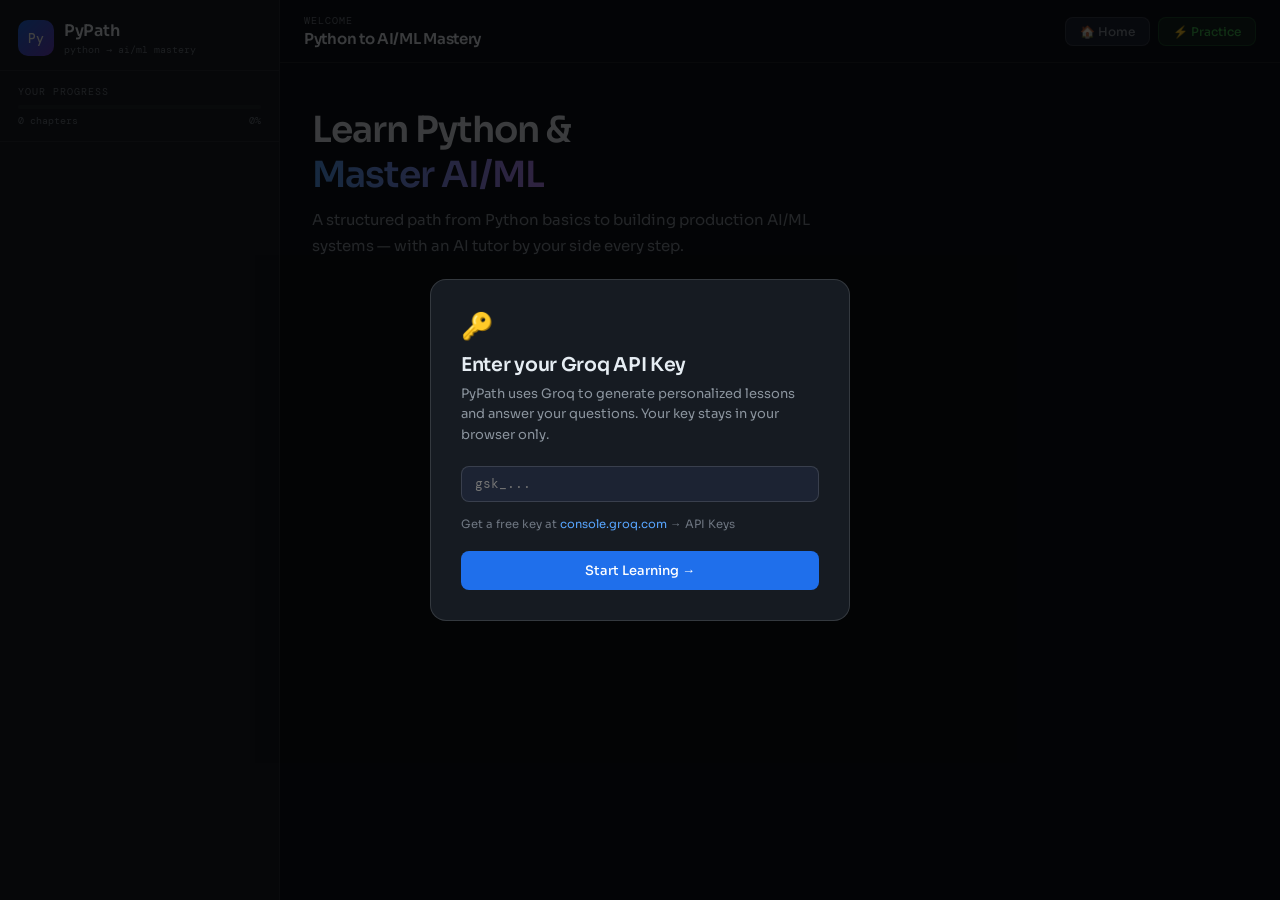
==== commit 7625680c: "Updated script.js" ====
--- a/index.html
+++ b/index.html
@@ -3,179 +3,14 @@
 <head>
 <meta charset="UTF-8">
 <meta name="viewport" content="width=device-width, initial-scale=1.0">
-<title>PyPath — Python to AI/ML Mastery</title>
+<title>PyPath — Home</title>
 <link href="https://fonts.googleapis.com/css2?family=DM+Mono:wght@400;500&family=Sora:wght@300;400;500;600&display=swap" rel="stylesheet">
-<style>
-  :root {
-    --bg: #0d1117; --bg2: #161b22; --bg3: #1c2333; --bg4: #21262d;
-    --border: rgba(255,255,255,0.08); --border2: rgba(255,255,255,0.13);
-    --text: #e6edf3; --text2: #8b949e; --text3: #6e7681;
-    --accent: #58a6ff; --accent2: #1f6feb;
-    --green: #3fb950; --purple: #bc8cff; --purple2: #6e40c9;
-    --orange: #f78166; --yellow: #e3b341; --pink: #f778ba;
-    --radius: 12px; --radius-sm: 8px; --radius-lg: 16px;
-    --font: 'Sora', sans-serif; --mono: 'DM Mono', monospace;
-  }
-  * { margin:0; padding:0; box-sizing:border-box; }
-  body { font-family:var(--font); background:var(--bg); color:var(--text); min-height:100vh; display:flex; overflow:hidden; }
-
-  /* SIDEBAR */
-  #sidebar { width:280px; min-width:280px; background:var(--bg2); border-right:1px solid var(--border); display:flex; flex-direction:column; height:100vh; overflow-y:auto; }
-  .sidebar-logo { padding:20px 18px 14px; border-bottom:1px solid var(--border); }
-  .logo-mark { display:flex; align-items:center; gap:10px; }
-  .logo-icon { width:36px; height:36px; background:linear-gradient(135deg,var(--accent2),var(--purple2)); border-radius:10px; display:flex; align-items:center; justify-content:center; font-family:var(--mono); font-size:13px; font-weight:500; color:white; }
-  .logo-text { font-size:16px; font-weight:600; letter-spacing:-0.3px; }
-  .logo-sub { font-size:10px; color:var(--text3); font-family:var(--mono); margin-top:2px; }
-  .sidebar-progress { padding:14px 18px; border-bottom:1px solid var(--border); }
-  .progress-label { font-size:10px; color:var(--text3); font-family:var(--mono); text-transform:uppercase; letter-spacing:1px; margin-bottom:7px; }
-  .progress-bar { height:4px; background:var(--bg4); border-radius:99px; overflow:hidden; }
-  .progress-fill { height:100%; background:linear-gradient(90deg,var(--accent),var(--purple)); border-radius:99px; transition:width 0.5s; }
-  .progress-stat { display:flex; justify-content:space-between; margin-top:5px; font-size:10px; color:var(--text3); font-family:var(--mono); }
-  .sidebar-modules { flex:1; padding:10px 8px; }
-  .module-group { margin-bottom:4px; }
-  .module-header { display:flex; align-items:center; gap:8px; padding:9px 10px; border-radius:var(--radius-sm); cursor:pointer; transition:all 0.15s; font-size:11px; font-weight:500; text-transform:uppercase; letter-spacing:0.8px; color:var(--text3); user-select:none; }
-  .module-header:hover { background:var(--bg3); color:var(--text2); }
-  .module-badge { width:22px; height:22px; border-radius:6px; display:flex; align-items:center; justify-content:center; font-size:12px; flex-shrink:0; }
-  .m1 .module-badge { background:rgba(88,166,255,0.15); }
-  .m2 .module-badge { background:rgba(188,140,255,0.15); }
-  .m3 .module-badge { background:rgba(247,129,102,0.15); }
-  .m4 .module-badge { background:rgba(63,185,80,0.15); }
-  .module-chapters { display:none; padding:4px 0; }
-  .module-group.open .module-chapters { display:block; }
-  .module-group.open .module-header { background:var(--bg3); color:var(--text); }
-  .chapter-item { display:flex; align-items:center; gap:8px; padding:7px 10px 7px 14px; border-radius:var(--radius-sm); cursor:pointer; font-size:12px; color:var(--text2); transition:all 0.15s; }
-  .chapter-item:hover { background:var(--bg3); color:var(--text); }
-  .chapter-item.active { background:rgba(88,166,255,0.1); color:var(--accent); }
-  .ch-dot { width:6px; height:6px; border-radius:50%; background:var(--bg4); flex-shrink:0; border:1.5px solid var(--border2); }
-  .chapter-item.active .ch-dot { background:var(--accent); border-color:var(--accent); }
-  .chapter-item.completed .ch-dot { background:var(--green); border-color:var(--green); }
-
-  /* MAIN */
-  #main { flex:1; display:flex; flex-direction:column; height:100vh; overflow:hidden; }
-  .topbar { padding:14px 24px; border-bottom:1px solid var(--border); display:flex; align-items:center; gap:14px; background:var(--bg); flex-shrink:0; }
-  .topbar-breadcrumb { flex:1; }
-  .tb-module { font-size:10px; color:var(--text3); font-family:var(--mono); text-transform:uppercase; letter-spacing:1px; }
-  .tb-chapter { font-size:15px; font-weight:600; letter-spacing:-0.3px; margin-top:2px; }
-  .btn { padding:6px 14px; border-radius:var(--radius-sm); font-size:12px; font-weight:500; cursor:pointer; border:1px solid var(--border2); background:var(--bg3); color:var(--text2); transition:all 0.15s; font-family:var(--font); }
-  .btn:hover { background:var(--bg4); color:var(--text); }
-  .btn-primary { background:var(--accent2); color:white; border-color:transparent; }
-  .btn-primary:hover { background:var(--accent); }
-  .btn-green { background:rgba(63,185,80,0.12); color:var(--green); border-color:rgba(63,185,80,0.25); }
-  .btn-green:hover { background:rgba(63,185,80,0.22); }
-
-  #content-area { flex:1; display:flex; overflow:hidden; }
-
-  /* LESSON */
-  #lesson-panel { flex:1; overflow-y:auto; padding:28px 32px; background:var(--bg); }
-  .lesson-content { line-height:1.8; font-size:14px; color:var(--text2); max-width:740px; }
-  .lesson-content h1 { font-size:24px; font-weight:600; color:var(--text); letter-spacing:-0.5px; margin-bottom:10px; }
-  .lesson-content h2 { font-size:17px; font-weight:600; color:var(--text); margin:26px 0 10px; }
-  .lesson-content h3 { font-size:14px; font-weight:500; color:var(--text); margin:18px 0 7px; }
-  .lesson-content p { margin-bottom:13px; }
-  .lesson-content ul,.lesson-content ol { padding-left:20px; margin-bottom:13px; }
-  .lesson-content li { margin-bottom:5px; }
-  .lesson-content strong { color:var(--text); font-weight:500; }
-  .lesson-content code { background:var(--bg3); border:1px solid var(--border); border-radius:4px; padding:1px 5px; font-family:var(--mono); font-size:12px; color:var(--purple); }
-  .code-block { background:var(--bg2); border:1px solid var(--border); border-radius:var(--radius); margin:14px 0; overflow:hidden; }
-  .code-block-header { padding:7px 14px; background:var(--bg3); border-bottom:1px solid var(--border); display:flex; align-items:center; justify-content:space-between; font-family:var(--mono); font-size:10px; color:var(--text3); }
-  .code-block pre { padding:14px 16px; font-family:var(--mono); font-size:12.5px; line-height:1.7; overflow-x:auto; color:var(--text); white-space:pre; }
-  .kw{color:#ff7b72} .fn{color:#d2a8ff} .str{color:#a5d6ff} .num{color:#79c0ff} .cm{color:#8b949e;font-style:italic} .cls{color:#ffa657}
-  .concept-cards { display:grid; grid-template-columns:1fr 1fr; gap:10px; margin:18px 0; max-width:740px; }
-  .concept-card { background:var(--bg2); border:1px solid var(--border); border-radius:var(--radius); padding:14px 16px; }
-  .cc-icon { font-size:20px; margin-bottom:7px; }
-  .cc-title { font-size:12px; font-weight:500; color:var(--text); margin-bottom:4px; }
-  .cc-desc { font-size:11.5px; color:var(--text3); line-height:1.5; }
-
-  /* AI PANEL */
-  #ai-panel { width:320px; min-width:320px; background:var(--bg2); border-left:1px solid var(--border); display:flex; flex-direction:column; }
-  .ai-panel-header { padding:14px 16px; border-bottom:1px solid var(--border); display:flex; align-items:center; gap:10px; flex-shrink:0; }
-  .ai-avatar { width:30px; height:30px; border-radius:9px; background:linear-gradient(135deg,#1f6feb,#6e40c9); display:flex; align-items:center; justify-content:center; font-size:13px; flex-shrink:0; }
-  .ai-name { font-size:13px; font-weight:600; }
-  .ai-status { font-size:10px; color:var(--green); font-family:var(--mono); }
-  #ai-tab-bar { display:flex; border-bottom:1px solid var(--border); flex-shrink:0; }
-  .ai-tab { flex:1; padding:9px; text-align:center; font-size:11px; color:var(--text3); cursor:pointer; transition:all 0.15s; border-bottom:2px solid transparent; }
-  .ai-tab:hover { color:var(--text2); }
-  .ai-tab.active { color:var(--accent); border-bottom-color:var(--accent); }
-  #ai-messages { flex:1; overflow-y:auto; padding:14px; display:flex; flex-direction:column; gap:10px; }
-  .msg { display:flex; gap:7px; }
-  .msg-avatar { width:24px; height:24px; border-radius:7px; flex-shrink:0; display:flex; align-items:center; justify-content:center; font-size:10px; font-weight:600; }
-  .msg.ai .msg-avatar { background:linear-gradient(135deg,#1f6feb,#6e40c9); color:white; }
-  .msg.user .msg-avatar { background:var(--bg4); color:var(--text2); border:1px solid var(--border2); }
-  .msg-bubble { flex:1; padding:9px 11px; border-radius:var(--radius-sm); font-size:12.5px; line-height:1.6; color:var(--text2); }
-  .msg.ai .msg-bubble { background:var(--bg3); border:1px solid var(--border); }
-  .msg.user .msg-bubble { background:rgba(88,166,255,0.07); border:1px solid rgba(88,166,255,0.18); color:var(--text); }
-  .msg-bubble code { background:var(--bg); padding:1px 4px; border-radius:3px; font-family:var(--mono); font-size:11px; color:var(--purple); }
-  .typing-indicator { display:flex; gap:4px; padding:3px 0; }
-  .typing-dot { width:5px; height:5px; border-radius:50%; background:var(--text3); animation:bounce 1.2s infinite; }
-  .typing-dot:nth-child(2){animation-delay:0.2s} .typing-dot:nth-child(3){animation-delay:0.4s}
-  @keyframes bounce{0%,60%,100%{transform:translateY(0)}30%{transform:translateY(-5px)}}
-  #ai-input-area { padding:10px; border-top:1px solid var(--border); flex-shrink:0; }
-  .ai-input-wrap { display:flex; gap:7px; align-items:flex-end; }
-  #ai-input { flex:1; background:var(--bg3); border:1px solid var(--border2); border-radius:var(--radius-sm); padding:7px 11px; font-family:var(--font); font-size:12.5px; color:var(--text); resize:none; min-height:34px; max-height:90px; line-height:1.5; outline:none; transition:border-color 0.15s; }
-  #ai-input:focus { border-color:var(--accent2); }
-  #ai-input::placeholder { color:var(--text3); }
-  .send-btn { width:34px; height:34px; border-radius:var(--radius-sm); background:var(--accent2); border:none; color:white; cursor:pointer; display:flex; align-items:center; justify-content:center; font-size:14px; transition:background 0.15s; flex-shrink:0; }
-  .send-btn:hover { background:var(--accent); }
-
-  /* VIEWS */
-  .view { display:none; flex:1; overflow:hidden; }
-  .view.active { display:flex; }
-  #home-view { overflow-y:auto; }
-
-  /* HOME */
-  .home-content { padding:44px 32px; max-width:880px; }
-  .home-title { font-size:36px; font-weight:600; letter-spacing:-1px; margin-bottom:10px; }
-  .home-title span { background:linear-gradient(90deg,var(--accent),var(--purple)); -webkit-background-clip:text; -webkit-text-fill-color:transparent; background-clip:text; }
-  .home-sub { font-size:15px; color:var(--text2); line-height:1.7; max-width:540px; margin-bottom:40px; }
-  .modules-grid { display:grid; grid-template-columns:1fr 1fr; gap:14px; }
-  .module-card { background:var(--bg2); border:1px solid var(--border); border-radius:var(--radius-lg); padding:22px; cursor:pointer; transition:all 0.2s; position:relative; overflow:hidden; }
-  .module-card::before { content:''; position:absolute; top:0; left:0; right:0; height:2px; }
-  .mc-1::before{background:linear-gradient(90deg,var(--accent),var(--accent2))} .mc-2::before{background:linear-gradient(90deg,var(--purple),var(--purple2))} .mc-3::before{background:linear-gradient(90deg,var(--orange),#d4611c)} .mc-4::before{background:linear-gradient(90deg,var(--green),#1a7f37)}
-  .module-card:hover { border-color:var(--border2); transform:translateY(-2px); background:var(--bg3); }
-  .mc-icon { font-size:28px; margin-bottom:12px; }
-  .mc-title { font-size:16px; font-weight:600; margin-bottom:5px; letter-spacing:-0.3px; }
-  .mc-desc { font-size:12.5px; color:var(--text3); line-height:1.5; margin-bottom:12px; }
-  .mc-meta { font-size:11px; font-family:var(--mono); color:var(--text3); }
-  .mc-tag { display:inline-block; padding:2px 8px; border-radius:99px; font-size:10px; font-family:var(--mono); font-weight:500; margin-top:8px; }
-  .t-blue{background:rgba(88,166,255,0.12);color:var(--accent)} .t-purple{background:rgba(188,140,255,0.12);color:var(--purple)} .t-orange{background:rgba(247,129,102,0.12);color:var(--orange)} .t-green{background:rgba(63,185,80,0.12);color:var(--green)}
-
-  /* PRACTICE */
-  #practice-view { flex-direction:row; }
-  .editor-header { padding:10px 18px; background:var(--bg2); border-bottom:1px solid var(--border); display:flex; align-items:center; gap:10px; flex-shrink:0; }
-  #code-editor { flex:1; background:var(--bg); border:none; outline:none; resize:none; font-family:var(--mono); font-size:13px; color:var(--text); padding:18px 22px; line-height:1.7; }
-  .output-area { background:var(--bg2); border-top:1px solid var(--border); max-height:180px; overflow-y:auto; flex-shrink:0; }
-  .output-header { padding:7px 18px; border-bottom:1px solid var(--border); font-size:10px; font-family:var(--mono); color:var(--text3); display:flex; align-items:center; gap:7px; }
-  .out-dot { width:5px; height:5px; border-radius:50%; }
-  #output-text { padding:12px 18px; font-family:var(--mono); font-size:12.5px; color:var(--green); line-height:1.7; white-space:pre-wrap; }
-
-  /* QUIZ */
-  .quiz-box { background:var(--bg2); border:1px solid var(--border); border-radius:var(--radius); padding:20px; margin:20px 0; max-width:740px; }
-  .quiz-q { font-size:14px; font-weight:500; color:var(--text); margin-bottom:14px; }
-  .quiz-options { display:flex; flex-direction:column; gap:7px; }
-  .quiz-opt { padding:10px 14px; background:var(--bg3); border:1px solid var(--border); border-radius:var(--radius-sm); cursor:pointer; font-size:13px; color:var(--text2); transition:all 0.15s; font-family:var(--font); text-align:left; }
-  .quiz-opt:hover:not(:disabled) { border-color:var(--accent2); color:var(--text); }
-  .quiz-opt.correct { background:rgba(63,185,80,0.1); border-color:var(--green); color:var(--green); }
-  .quiz-opt.wrong { background:rgba(247,129,102,0.1); border-color:var(--orange); color:var(--orange); }
-  .quiz-feedback { margin-top:12px; font-size:12.5px; padding:9px 13px; border-radius:var(--radius-sm); display:none; }
-  .quiz-feedback.show{display:block} .quiz-feedback.good{background:rgba(63,185,80,0.1);color:var(--green);border:1px solid rgba(63,185,80,0.3)} .quiz-feedback.bad{background:rgba(247,129,102,0.1);color:var(--orange);border:1px solid rgba(247,129,102,0.3)}
-
-  /* MISC */
-  ::-webkit-scrollbar{width:5px;height:5px} ::-webkit-scrollbar-track{background:transparent} ::-webkit-scrollbar-thumb{background:var(--bg4);border-radius:99px}
-  .loading-spinner{display:inline-block;width:13px;height:13px;border:2px solid var(--border2);border-top-color:var(--accent);border-radius:50%;animation:spin 0.8s linear infinite}
-  @keyframes spin{to{transform:rotate(360deg)}}
-  .chapter-complete { background:linear-gradient(135deg,rgba(63,185,80,0.07),rgba(88,166,255,0.07)); border:1px solid rgba(63,185,80,0.2); border-radius:var(--radius); padding:22px; margin:22px 0; max-width:740px; text-align:center; }
-  .cc-emoji2{font-size:32px;margin-bottom:10px} .cc-title2{font-size:17px;font-weight:600;color:var(--green);margin-bottom:7px} .cc-sub2{font-size:13px;color:var(--text2)}
-
-  /* API MODAL */
-  #api-modal { position:fixed; inset:0; background:rgba(0,0,0,0.75); display:flex; align-items:center; justify-content:center; z-index:100; }
-  .modal-box { background:var(--bg2); border:1px solid var(--border2); border-radius:var(--radius-lg); padding:30px; width:420px; }
-  .modal-title { font-size:19px; font-weight:600; margin-bottom:7px; letter-spacing:-0.3px; }
-  .modal-sub { font-size:13px; color:var(--text2); line-height:1.6; margin-bottom:20px; }
-  .modal-input { width:100%; background:var(--bg3); border:1px solid var(--border2); border-radius:var(--radius-sm); padding:9px 13px; font-family:var(--mono); font-size:12.5px; color:var(--text); outline:none; margin-bottom:14px; }
-  .modal-input:focus{border-color:var(--accent2)}
-  .modal-note { font-size:11.5px; color:var(--text3); line-height:1.5; margin-bottom:18px; }
-  .modal-note a{color:var(--accent);text-decoration:none}
-</style>
+<link rel="stylesheet" href="style.css">
+<link rel="manifest" href="manifest.json">
+<meta name="theme-color" content="#0d1117">
+<meta name="apple-mobile-web-app-capable" content="yes">
+<meta name="apple-mobile-web-app-status-bar-style" content="black-translucent">
+<link rel="apple-touch-icon" href="icon.svg">
 </head>
 <body>
 
@@ -195,8 +30,8 @@
 <div id="sidebar">
   <div class="sidebar-logo">
     <div class="logo-mark">
-      <div class="logo-icon">Py</div>
-      <div><div class="logo-text">PyPath</div><div class="logo-sub">python → ai/ml mastery</div></div>
+      <div class="logo-icon" onclick="showHome()" style="cursor:pointer">Py</div>
+      <div onclick="showHome()" style="cursor:pointer"><div class="logo-text">PyPath</div><div class="logo-sub">python → ai/ml mastery</div></div>
     </div>
   </div>
   <div class="sidebar-progress">
@@ -221,7 +56,6 @@
   </div>
 
   <div id="content-area">
-
     <!-- HOME VIEW -->
     <div class="view active" id="home-view">
       <div class="home-content">
@@ -230,451 +64,9 @@
         <div class="modules-grid" id="home-modules"></div>
       </div>
     </div>
-
-    <!-- LESSON VIEW -->
-    <div class="view" id="lesson-view" style="flex-direction:row">
-      <div id="lesson-panel">
-        <div class="lesson-content" id="lesson-body"><p style="color:var(--text3)">Select a chapter from the sidebar to begin.</p></div>
-      </div>
-      <div id="ai-panel">
-        <div class="ai-panel-header">
-          <div class="ai-avatar">🤖</div>
-          <div><div class="ai-name">PyMentor AI</div><div class="ai-status">● Online</div></div>
-        </div>
-        <div id="ai-tab-bar">
-          <div class="ai-tab active" onclick="setAiTab(this,'ask')">Ask AI</div>
-          <div class="ai-tab" onclick="setAiTab(this,'quiz')">Quiz</div>
-          <div class="ai-tab" onclick="setAiTab(this,'hints')">Hints</div>
-        </div>
-        <div id="ai-messages">
-          <div class="msg ai"><div class="msg-avatar">P</div><div class="msg-bubble">Hi! I'm PyMentor. Ask me anything about the current lesson, get examples, or test yourself with a quiz! 🐍</div></div>
-        </div>
-        <div id="ai-input-area">
-          <div class="ai-input-wrap">
-            <textarea id="ai-input" placeholder="Ask about this lesson..." rows="1" onkeydown="if(event.key==='Enter'&&!event.shiftKey){event.preventDefault();sendMessage()}"></textarea>
-            <button class="send-btn" onclick="sendMessage()">↑</button>
-          </div>
-        </div>
-      </div>
-    </div>
-
-    <!-- PRACTICE VIEW -->
-    <div class="view" id="practice-view" style="flex-direction:row">
-      <div style="flex:1;display:flex;flex-direction:column;border-right:1px solid var(--border)">
-        <div class="editor-header">
-          <span style="font-family:var(--mono);font-size:11px;color:var(--text3)">python</span>
-          <span style="flex:1;font-size:12.5px;color:var(--text2)" id="practice-title">Free Practice</span>
-          <button class="btn btn-primary" onclick="runCode()" style="padding:5px 12px;font-size:11.5px">▶ Run</button>
-          <button class="btn" onclick="aiReviewCode()" style="padding:5px 12px;font-size:11.5px">🤖 Review</button>
-          <button class="btn" onclick="getChallenge()" style="padding:5px 12px;font-size:11.5px">🎯 Challenge</button>
-        </div>
-        <textarea id="code-editor" spellcheck="false" placeholder="# Write your Python code here&#10;# Click 'Challenge' for an AI exercise!&#10;&#10;print('Hello, PyPath! 🐍')"></textarea>
-        <div class="output-area">
-          <div class="output-header"><div class="out-dot" id="out-dot" style="background:var(--text3)"></div>Output</div>
-          <div id="output-text">Run your code to see output here.</div>
-        </div>
-      </div>
-      <div style="width:320px;min-width:320px;background:var(--bg2);display:flex;flex-direction:column">
-        <div class="ai-panel-header">
-          <div class="ai-avatar">⚡</div>
-          <div><div class="ai-name">Code Assistant</div><div class="ai-status">● Ready</div></div>
-        </div>
-        <div id="practice-messages" style="flex:1;overflow-y:auto;padding:14px;display:flex;flex-direction:column;gap:10px">
-          <div class="msg ai"><div class="msg-avatar">P</div><div class="msg-bubble">Welcome to the practice area! Click <strong>Challenge</strong> for an AI-generated exercise, or paste code and click <strong>Review</strong> for feedback.</div></div>
-        </div>
-        <div style="padding:10px;border-top:1px solid var(--border)">
-          <div class="ai-input-wrap">
-            <textarea id="practice-input" placeholder="Ask about your code..." rows="1" style="flex:1;background:var(--bg3);border:1px solid var(--border2);border-radius:var(--radius-sm);padding:7px 11px;font-family:var(--font);font-size:12.5px;color:var(--text);resize:none;min-height:34px;outline:none" onkeydown="if(event.key==='Enter'&&!event.shiftKey){event.preventDefault();sendPracticeMessage()}"></textarea>
-            <button class="send-btn" onclick="sendPracticeMessage()">↑</button>
-          </div>
-        </div>
-      </div>
-    </div>
-
   </div>
 </div>
 
-<script>
-const API_URL = 'https://api.groq.com/openai/v1/chat/completions';
-const MODEL = 'llama-3.3-70b-versatile';
-
-const CURRICULUM = [
-  { id:'m1', label:'Python Fundamentals', icon:'🐍', tag:'t-blue', desc:'Variables, data types, loops, functions — everything to write Python from scratch.', level:'Beginner',
-    chapters:[
-      {id:'c1',title:'Introduction & Setup'},{id:'c2',title:'Variables & Data Types'},{id:'c3',title:'Operators & Expressions'},
-      {id:'c4',title:'Strings & String Methods'},{id:'c5',title:'Lists, Tuples & Sets'},{id:'c6',title:'Dictionaries'},
-      {id:'c7',title:'Control Flow: if/elif/else'},{id:'c8',title:'Loops: for & while'},{id:'c9',title:'Functions'},
-      {id:'c10',title:'Modules & Packages'},{id:'c11',title:'File I/O'},{id:'c12',title:'Error Handling'}
-    ]},
-  { id:'m2', label:'Advanced Python', icon:'⚡', tag:'t-purple', desc:'OOP, decorators, async, type hints, testing — think and code like an expert.', level:'Intermediate',
-    chapters:[
-      {id:'c13',title:'OOP: Classes & Objects'},{id:'c14',title:'Inheritance & Polymorphism'},
-      {id:'c15',title:'Decorators & Closures'},{id:'c16',title:'Generators & Iterators'},
-      {id:'c17',title:'Context Managers'},{id:'c18',title:'Concurrency: async/await'},
-      {id:'c19',title:'Type Hints & Pydantic'},{id:'c20',title:'Testing with pytest'}
-    ]},
-  { id:'m3', label:'FastAPI', icon:'🚀', tag:'t-orange', desc:'Build fast, production-ready REST APIs with auth, databases, and deployment.', level:'Intermediate',
-    chapters:[
-      {id:'c21',title:'FastAPI Introduction'},{id:'c22',title:'Path & Query Params'},
-      {id:'c23',title:'Request Body & Schemas'},{id:'c24',title:'Authentication & JWT'},
-      {id:'c25',title:'Database with SQLAlchemy'},{id:'c26',title:'Background Tasks & WebSockets'},
-      {id:'c27',title:'Testing FastAPI Apps'},{id:'c28',title:'Deploying FastAPI'}
-    ]},
-  { id:'m4', label:'AI/ML with Python', icon:'🧠', tag:'t-green', desc:'NumPy, Pandas, Scikit-learn, PyTorch, NLP, LLMs, RAG — become an AI/ML pro.', level:'Advanced',
-    chapters:[
-      {id:'c29',title:'NumPy & Pandas Foundations'},{id:'c30',title:'Data Visualization'},
-      {id:'c31',title:'Scikit-learn: ML Basics'},{id:'c32',title:'Supervised Learning'},
-      {id:'c33',title:'Unsupervised Learning'},{id:'c34',title:'Feature Engineering'},
-      {id:'c35',title:'Deep Learning with PyTorch'},{id:'c36',title:'Neural Networks & CNNs'},
-      {id:'c37',title:'NLP & Transformers'},{id:'c38',title:'LLMs & LangChain'},
-      {id:'c39',title:'RAG & Vector Databases'},{id:'c40',title:'Building AI Products'}
-    ]}
-];
-
-let KEY = '', completed = new Set(JSON.parse(localStorage.getItem('pypath_done')||'[]'));
-let curMod = null, curCh = null, chatHist = [], practiceHist = [];
-
-function saveApiKey() {
-  const k = document.getElementById('api-key-input').value.trim();
-  if (!k.startsWith('gsk_')) { alert('Please enter a valid Groq API key (starts with gsk_)'); return; }
-  KEY = k; localStorage.setItem('pypath_key', k);
-  document.getElementById('api-modal').style.display = 'none';
-  init();
-}
-
-function init() { buildSidebar(); buildHome(); updateProgress(); }
-
-function buildSidebar() {
-  const c = document.getElementById('sidebar-modules'); c.innerHTML = '';
-  CURRICULUM.forEach((mod, mi) => {
-    const done = mod.chapters.filter(ch=>completed.has(ch.id)).length;
-    const g = document.createElement('div');
-    g.className = `module-group m${mi+1}`;
-    if (mi===0) g.classList.add('open');
-    g.innerHTML = `<div class="module-header" onclick="this.parentElement.classList.toggle('open')">
-      <div class="module-badge">${mod.icon}</div>
-      <span style="flex:1;font-size:11px">${mod.label}</span>
-      <span style="font-size:10px;font-family:var(--mono);color:var(--text3)">${done}/${mod.chapters.length}</span>
-    </div>
-    <div class="module-chapters">${mod.chapters.map(ch=>`
-      <div class="chapter-item${completed.has(ch.id)?' completed':''}" id="ch-${ch.id}" onclick="loadChapter('${mod.id}','${ch.id}')">
-        <div class="ch-dot"></div><span style="font-size:12px;line-height:1.3">${ch.title}</span>
-      </div>`).join('')}</div>`;
-    c.appendChild(g);
-  });
-}
-
-function buildHome() {
-  document.getElementById('home-modules').innerHTML = CURRICULUM.map((mod,i)=>`
-    <div class="module-card mc-${i+1}" onclick="openModule('${mod.id}')">
-      <div class="mc-icon">${mod.icon}</div>
-      <div class="mc-title">${mod.label}</div>
-      <div class="mc-desc">${mod.desc}</div>
-      <div class="mc-meta">${mod.chapters.length} chapters · ${mod.chapters.filter(c=>completed.has(c.id)).length} done</div>
-      <div class="mc-tag ${mod.tag}">${mod.level}</div>
-    </div>`).join('');
-}
-
-function updateProgress() {
-  const total = CURRICULUM.reduce((s,m)=>s+m.chapters.length,0), done = completed.size;
-  const pct = Math.round((done/total)*100);
-  document.getElementById('prog-fill').style.width = pct+'%';
-  document.getElementById('prog-done').textContent = done+' chapters';
-  document.getElementById('prog-pct').textContent = pct+'%';
-}
-
-function setView(v) {
-  document.querySelectorAll('.view').forEach(el=>el.classList.remove('active'));
-  document.getElementById(v+'-view').classList.add('active');
-}
-function showHome() { setView('home'); document.getElementById('tb-module').textContent='Welcome'; document.getElementById('tb-chapter').textContent='Python to AI/ML Mastery'; }
-function showPractice() { setView('practice'); document.getElementById('tb-module').textContent='Practice Area'; document.getElementById('tb-chapter').textContent=curCh?curCh.title:'Free Coding'; }
-function openModule(id) { const m=CURRICULUM.find(x=>x.id===id); loadChapter(id,m.chapters[0].id); }
-
-async function loadChapter(modId, chId) {
-  const mod = CURRICULUM.find(m=>m.id===modId), ch = mod.chapters.find(c=>c.id===chId);
-  curMod=mod; curCh=ch;
-  document.querySelectorAll('.chapter-item').forEach(el=>el.classList.remove('active'));
-  document.getElementById('ch-'+chId).classList.add('active');
-  document.getElementById('tb-module').textContent = mod.label;
-  document.getElementById('tb-chapter').textContent = ch.title;
-  setView('lesson');
-  chatHist = [];
-  document.getElementById('ai-messages').innerHTML = `<div class="msg ai"><div class="msg-avatar">P</div><div class="msg-bubble">Loading <strong>${ch.title}</strong>... Ask me anything once it's ready! 🐍</div></div>`;
-  document.getElementById('lesson-body').innerHTML = `<div style="display:flex;align-items:center;gap:12px;padding:40px 0;color:var(--text3)"><div class="loading-spinner"></div> Generating lesson with AI...</div>`;
-  const html = await llmLesson(mod.label, ch.title);
-  document.getElementById('lesson-body').innerHTML = html;
-  if (!completed.has(chId)) {
-    const nxt = getNext(modId,chId);
-    document.getElementById('lesson-body').innerHTML += `<div class="chapter-complete">
-      <div class="cc-emoji2">🎉</div>
-      <div class="cc-title2">Chapter Complete!</div>
-      <div class="cc-sub2">Great work on <strong>${ch.title}</strong>.</div>
-      <div style="display:flex;gap:8px;justify-content:center;margin-top:14px">
-        <button class="btn btn-green" onclick="markDone('${modId}','${chId}')">✓ Mark Complete</button>
-        ${nxt?`<button class="btn btn-primary" onclick="loadChapter('${nxt.mid}','${nxt.cid}')">Next →</button>`:''}
-        <button class="btn" onclick="showPractice()">⚡ Practice</button>
-      </div></div>`;
-  }
-}
-
-function getNext(modId,chId) {
-  const mi=CURRICULUM.findIndex(m=>m.id===modId), mod=CURRICULUM[mi];
-  const ci=mod.chapters.findIndex(c=>c.id===chId);
-  if (ci<mod.chapters.length-1) return {mid:modId,cid:mod.chapters[ci+1].id};
-  if (mi<CURRICULUM.length-1) { const nm=CURRICULUM[mi+1]; return {mid:nm.id,cid:nm.chapters[0].id}; }
-  return null;
-}
-
-function markDone(modId,chId) {
-  completed.add(chId); localStorage.setItem('pypath_done',JSON.stringify([...completed]));
-  document.getElementById('ch-'+chId).classList.add('completed');
-  updateProgress(); buildHome(); buildSidebar();
-}
-
-// --- CONFIGURATION ---
-async function llmLesson(modName, chTitle) {
-  const p = `You are an expert Python tutor. Write a thorough, engaging HTML lesson for:
-Module: ${modName} | Chapter: ${chTitle}
-
-Return ONLY HTML content (no doctype/html/head/body tags). Use:
-- <h1> for title, <h2> for sections, <h3> for subsections, <p> for text
-- Code blocks: <div class="code-block"><div class="code-block-header"><span>python</span></div><pre>CODE</pre></div>
-- Syntax highlighting spans: <span class="kw">def</span> <span class="fn">func</span> <span class="str">"str"</span> <span class="num">42</span> <span class="cm"># comment</span>
-- Concept cards: <div class="concept-cards"><div class="concept-card"><div class="cc-icon">EMOJI</div><div class="cc-title">Title</div><div class="cc-desc">Desc</div></div>...</div>
-- Inline code: <code>text</code>
-- Quiz at end: <div class="quiz-box"><div class="quiz-q">Question?</div><div class="quiz-options"><button class="quiz-opt" onclick="checkQ(this,false)">Wrong</button><button class="quiz-opt" onclick="checkQ(this,true)">Correct</button></div><div class="quiz-feedback"></div></div>
-
-Include: intro, 2-4 concept cards, 3+ sections with code examples, real-world example, quiz. Wrap all in <div class="lesson-content">.`;
-  
-  try {
-    const r = await fetch(API_URL, { 
-      method: 'POST', 
-      headers: { 
-        'Content-Type': 'application/json',
-        'Authorization': `Bearer ${KEY}`
-      }, 
-      body: JSON.stringify({
-        model: MODEL,
-        messages: [{ role: 'user', content: p }],
-        temperature: 0.7,
-        max_tokens: 4096
-      }) 
-    });
-    const d = await r.json();
-    if (d.error) throw new Error(d.error.message);
-    return d.choices[0].message.content.replace(/```html\n?/g, '').replace(/```\n?/g, '');
-  } catch (e) { 
-    return `<div class="lesson-content"><h1>${chTitle}</h1><p style="color:var(--orange)">Error: ${e.message}</p></div>`; 
-  }
-}
-
-window.checkQ = (btn, correct) => {
-  const box = btn.closest('.quiz-box'); 
-  box.querySelectorAll('.quiz-opt').forEach(b => b.disabled = true);
-  const fb = box.querySelector('.quiz-feedback');
-  if (correct) { 
-    btn.classList.add('correct'); 
-    fb.className = 'quiz-feedback show good'; 
-    fb.textContent = '✓ Correct! Great job!'; 
-  } else { 
-    btn.classList.add('wrong'); 
-    box.querySelectorAll('.quiz-opt').forEach(b => {
-      try { if (b.onclick.toString().includes('true')) b.classList.add('correct'); } catch {}
-    }); 
-    fb.className = 'quiz-feedback show bad'; 
-    fb.textContent = '✗ Not quite — see the highlighted answer.'; 
-  }
-};
-
-function setAiTab(el, tab) {
-  document.querySelectorAll('.ai-tab').forEach(t => t.classList.remove('active')); 
-  el.classList.add('active');
-  if (tab === 'quiz') generateQuiz(); 
-  else if (tab === 'hints') addHints();
-}
-
-async function sendMessage() {
-  const inp = document.getElementById('ai-input'), txt = inp.value.trim(); 
-  if (!txt) return;
-  inp.value = ''; 
-  addMsg('user', txt, 'ai-messages', 'Y'); 
-  chatHist.push({ role: 'user', content: txt });
-  
-  const t = addTyping('ai-messages');
-  const sys = (curCh ? `Student is learning: ${curMod.label} > ${curCh.title}. ` : '') + 'You are PyMentor, a friendly Python/AI tutor. Be clear, helpful, concise.';
-  
-  const resp = await llmChat(sys, chatHist); 
-  t.remove();
-  
-  chatHist.push({ role: 'assistant', content: resp }); 
-  addMsg('ai', resp, 'ai-messages', 'P');
-}
-
-async function sendPracticeMessage() {
-  const inp = document.getElementById('practice-input'), txt = inp.value.trim(); 
-  if (!txt) return;
-  const code = document.getElementById('code-editor').value;
-  inp.value = ''; 
-  addMsg('user', txt, 'practice-messages', 'Y');
-  const msgContent = `Code:\n\`\`\`python\n${code}\n\`\`\`\n\nQuestion: ${txt}`;
-  practiceHist.push({ role: 'user', content: msgContent });
-  
-  const t = addTyping('practice-messages');
-  const resp = await llmChat('You are a Python coding assistant. Be helpful, concise, educational.', practiceHist); 
-  t.remove();
-  
-  practiceHist.push({ role: 'assistant', content: resp }); 
-  addMsg('ai', resp, 'practice-messages', 'P');
-}
-
-async function llmChat(sys, hist, responseType = "text") {
-  // Truncate history to avoid accumulation issues (last 10 messages)
-  if (hist.length > 10) hist = hist.slice(-10);
-  
-  try {
-    const messages = [
-      { role: "system", content: sys },
-      ...hist
-    ];
-
-    const bodyData = {
-      model: MODEL,
-      messages: messages,
-      temperature: responseType === "json" ? 0.1 : 0.7,
-      max_tokens: 1024
-    };
-
-    if (responseType === "json") {
-      bodyData.response_format = { type: "json_object" };
-    }
-
-    const r = await fetch(API_URL, {
-      method: 'POST',
-      headers: { 
-        'Content-Type': 'application/json',
-        'Authorization': `Bearer ${KEY}`
-      },
-      body: JSON.stringify(bodyData)
-    });
-    
-    const d = await r.json(); 
-    if (d.error) return 'Error: ' + d.error.message;
-    if (!d.choices || !d.choices[0]) return 'Error: No response from AI';
-    return d.choices[0].message.content;
-  } catch (e) {
-    console.error('LLM Chat Error:', e);
-    return 'Error: ' + e.message;
-  }
-}
-
-async function generateQuiz() {
-  if (!curCh) { addMsg('ai', 'Load a chapter first!', 'ai-messages', 'P'); return; }
-  const t = addTyping('ai-messages');
-  const p = `Generate a quiz question about "${curCh.title}" in Python. Return ONLY valid JSON matching this schema: {"question":"...","options":["...","...","...","..."],"correct":INDEX}`;
-  
-  const resp = await llmChat('You are a Python quiz generator outputting strict structured data.', [{ role: 'user', content: p }], "json"); 
-  t.remove();
-  
-  try {
-    const q = JSON.parse(resp.replace(/```json\n?|```\n?/g, '').trim());
-    const div = document.createElement('div'); 
-    div.className = 'msg ai';
-    div.innerHTML = `<div class="msg-avatar">P</div><div class="msg-bubble"><strong>Quick Quiz!</strong><br><br>${q.question}<br><br>
-    ${q.options.map((o, i) => `<button class="quiz-opt" style="display:block;width:100%;text-align:left;margin-bottom:5px" onclick="checkQMsg(this,${i === q.correct})">${String.fromCharCode(65 + i)}. ${o}</button>`).join('')}
-    <div class="quiz-feedback"></div></div>`;
-    document.getElementById('ai-messages').appendChild(div);
-    document.getElementById('ai-messages').scrollTop = 99999;
-  } catch { 
-    addMsg('ai', resp, 'ai-messages', 'P'); 
-  }
-}
-
-window.checkQMsg = (btn, correct) => {
-  const bbl = btn.closest('.msg-bubble'); 
-  bbl.querySelectorAll('.quiz-opt').forEach(b => b.disabled = true);
-  const fb = bbl.querySelector('.quiz-feedback');
-  if (correct) {
-    btn.style.cssText = 'display:block;width:100%;text-align:left;margin-bottom:5px;background:rgba(63,185,80,0.1);border-color:var(--green);color:var(--green)';
-    fb.className = 'quiz-feedback show good'; 
-    fb.textContent = '✓ Correct!';
-  } else {
-    btn.style.cssText = 'display:block;width:100%;text-align:left;margin-bottom:5px;background:rgba(247,129,102,0.1);border-color:var(--orange);color:var(--orange)';
-    fb.className = 'quiz-feedback show bad'; 
-    fb.textContent = '✗ Incorrect. Keep studying!';
-  }
-};
-
-async function addHints() {
-  if (!curCh) { addMsg('ai', 'Load a chapter first!', 'ai-messages', 'P'); return; }
-  const t = addTyping('ai-messages');
-  const resp = await llmChat('You are PyMentor.', [{ role: 'user', content: `Give 3 practical tips and common pitfalls for "${curCh.title}" in Python. Be concise.` }]);
-  t.remove(); 
-  addMsg('ai', '💡 Tips for ' + curCh.title + ':\n\n' + resp, 'ai-messages', 'P');
-}
-
-async function getChallenge() {
-  const ctx = curCh ? `${curMod.label} > ${curCh.title}` : 'General Python';
-  const t = addTyping('practice-messages');
-  const resp = await llmChat('You are a coding challenge generator.', [{ role: 'user', content: `Create a Python coding challenge for: ${ctx}. Include problem statement, example, and starter code template.` }]);
-  t.remove(); 
-  addMsg('ai', resp, 'practice-messages', 'P');
-  document.getElementById('code-editor').value = '# Challenge — see the description on the right\n# Write your solution below:\n\n';
-}
-
-async function aiReviewCode() {
-  const code = document.getElementById('code-editor').value.trim();
-  if (!code) { addMsg('ai', 'Write some code first!', 'practice-messages', 'P'); return; }
-  const t = addTyping('practice-messages');
-  const resp = await llmChat('You are an expert Python code reviewer.', [{ role: 'user', content: `Review this Python code:\n\`\`\`python\n${code}\n\`\`\`\nCover: what it does, issues, improvements, rating/10.` }]);
-  t.remove(); 
-  addMsg('ai', resp, 'practice-messages', 'P');
-}
-
-function runCode() {
-  const code = document.getElementById('code-editor').value, out = [], outEl = document.getElementById('output-text'), dot = document.getElementById('out-dot');
-  try {
-    let js = code.replace(/print\(([^)]+)\)/g, '__o.log($1)').replace(/True/g, 'true').replace(/False/g, 'false').replace(/None/g, 'null');
-    new Function('__o', js)({ log: (...a) => out.push(a.map(x => typeof x === 'string' ? x : JSON.stringify(x)).join(' ')) });
-    outEl.textContent = out.length ? out.join('\n') : '(no output)'; 
-    outEl.style.color = 'var(--green)'; 
-    dot.style.background = 'var(--green)';
-  } catch (e) {
-    outEl.style.color = 'var(--orange)'; 
-    dot.style.background = 'var(--orange)';
-    outEl.textContent = 'Browser Python runner is limited.\n\nFor full execution, use:\n• replit.com\n• google.com/colab\n• python.org/shell\n\nUse "Review" for AI code feedback!';
-  }
-}
-
-function addMsg(role, text, containerId, letter) {
-  const c = document.getElementById(containerId), d = document.createElement('div');
-  d.className = 'msg ' + role;
-  const fmt = text.replace(/`([^`]+)`/g, '<code>$1</code>').replace(/\*\*([^*]+)\*\*/g, '<strong>$1</strong>').replace(/\n/g, '<br>');
-  d.innerHTML = `<div class="msg-avatar">${letter}</div><div class="msg-bubble">${fmt}</div>`;
-  c.appendChild(d); 
-  c.scrollTop = 99999; 
-  return d;
-}
-
-function addTyping(cid) {
-  const c = document.getElementById(cid), d = document.createElement('div');
-  d.className = 'msg ai';
-  d.innerHTML = `<div class="msg-avatar">P</div><div class="msg-bubble"><div class="typing-indicator"><div class="typing-dot"></div><div class="typing-dot"></div><div class="typing-dot"></div></div></div>`;
-  c.appendChild(d); 
-  c.scrollTop = 99999; 
-  return d;
-}
-
-// Init
-window.onload = () => {
-  const saved=localStorage.getItem('pypath_key');
-  if(saved){KEY=saved;document.getElementById('api-modal').style.display='none';init();}
-};
-</script>
+<script src="script.js"></script>
 </body>
 </html>
-';init();}
-};
-</script>
-</body>
-</html>
--- a/style.css
+++ b/style.css
@@ -0,0 +1,172 @@
+:root {
+  --bg: #0d1117; --bg2: #161b22; --bg3: #1c2333; --bg4: #21262d;
+  --border: rgba(255,255,255,0.08); --border2: rgba(255,255,255,0.13);
+  --text: #e6edf3; --text2: #8b949e; --text3: #6e7681;
+  --accent: #58a6ff; --accent2: #1f6feb;
+  --green: #3fb950; --purple: #bc8cff; --purple2: #6e40c9;
+  --orange: #f78166; --yellow: #e3b341; --pink: #f778ba;
+  --radius: 12px; --radius-sm: 8px; --radius-lg: 16px;
+  --font: 'Sora', sans-serif; --mono: 'DM Mono', monospace;
+}
+* { margin:0; padding:0; box-sizing:border-box; }
+body { font-family:var(--font); background:var(--bg); color:var(--text); min-height:100vh; display:flex; overflow:hidden; }
+
+/* SIDEBAR */
+#sidebar { width:280px; min-width:280px; background:var(--bg2); border-right:1px solid var(--border); display:flex; flex-direction:column; height:100vh; overflow-y:auto; }
+.sidebar-logo { padding:20px 18px 14px; border-bottom:1px solid var(--border); }
+.logo-mark { display:flex; align-items:center; gap:10px; }
+.logo-icon { width:36px; height:36px; background:linear-gradient(135deg,var(--accent2),var(--purple2)); border-radius:10px; display:flex; align-items:center; justify-content:center; font-family:var(--mono); font-size:13px; font-weight:500; color:white; }
+.logo-text { font-size:16px; font-weight:600; letter-spacing:-0.3px; }
+.logo-sub { font-size:10px; color:var(--text3); font-family:var(--mono); margin-top:2px; }
+.sidebar-progress { padding:14px 18px; border-bottom:1px solid var(--border); }
+.progress-label { font-size:10px; color:var(--text3); font-family:var(--mono); text-transform:uppercase; letter-spacing:1px; margin-bottom:7px; }
+.progress-bar { height:4px; background:var(--bg4); border-radius:99px; overflow:hidden; }
+.progress-fill { height:100%; background:linear-gradient(90deg,var(--accent),var(--purple)); border-radius:99px; transition:width 0.5s; }
+.progress-stat { display:flex; justify-content:space-between; margin-top:5px; font-size:10px; color:var(--text3); font-family:var(--mono); }
+.sidebar-modules { flex:1; padding:10px 8px; }
+.module-group { margin-bottom:4px; }
+.module-header { display:flex; align-items:center; gap:8px; padding:9px 10px; border-radius:var(--radius-sm); cursor:pointer; transition:all 0.15s; font-size:11px; font-weight:500; text-transform:uppercase; letter-spacing:0.8px; color:var(--text3); user-select:none; }
+.module-header:hover { background:var(--bg3); color:var(--text2); }
+.module-badge { width:22px; height:22px; border-radius:6px; display:flex; align-items:center; justify-content:center; font-size:12px; flex-shrink:0; }
+.m1 .module-badge { background:rgba(88,166,255,0.15); }
+.m2 .module-badge { background:rgba(188,140,255,0.15); }
+.m3 .module-badge { background:rgba(247,129,102,0.15); }
+.m4 .module-badge { background:rgba(63,185,80,0.15); }
+.module-chapters { display:none; padding:4px 0; }
+.module-group.open .module-chapters { display:block; }
+.module-group.open .module-header { background:var(--bg3); color:var(--text); }
+.chapter-item { display:flex; align-items:center; gap:8px; padding:7px 10px 7px 14px; border-radius:var(--radius-sm); cursor:pointer; font-size:12px; color:var(--text2); transition:all 0.15s; }
+.chapter-item:hover { background:var(--bg3); color:var(--text); }
+.chapter-item.active { background:rgba(88,166,255,0.1); color:var(--accent); }
+.ch-dot { width:6px; height:6px; border-radius:50%; background:var(--bg4); flex-shrink:0; border:1.5px solid var(--border2); }
+.chapter-item.active .ch-dot { background:var(--accent); border-color:var(--accent); }
+.chapter-item.completed .ch-dot { background:var(--green); border-color:var(--green); }
+
+/* MAIN */
+#main { flex:1; display:flex; flex-direction:column; height:100vh; overflow:hidden; }
+.topbar { padding:14px 24px; border-bottom:1px solid var(--border); display:flex; align-items:center; gap:14px; background:var(--bg); flex-shrink:0; }
+.topbar-breadcrumb { flex:1; }
+.tb-module { font-size:10px; color:var(--text3); font-family:var(--mono); text-transform:uppercase; letter-spacing:1px; }
+.tb-chapter { font-size:15px; font-weight:600; letter-spacing:-0.3px; margin-top:2px; }
+.btn { padding:6px 14px; border-radius:var(--radius-sm); font-size:12px; font-weight:500; cursor:pointer; border:1px solid var(--border2); background:var(--bg3); color:var(--text2); transition:all 0.15s; font-family:var(--font); }
+.btn:hover { background:var(--bg4); color:var(--text); }
+.btn-primary { background:var(--accent2); color:white; border-color:transparent; }
+.btn-primary:hover { background:var(--accent); }
+.btn-green { background:rgba(63,185,80,0.12); color:var(--green); border-color:rgba(63,185,80,0.25); }
+.btn-green:hover { background:rgba(63,185,80,0.22); }
+
+#content-area { flex:1; display:flex; overflow:hidden; }
+
+/* LESSON */
+#lesson-panel { flex:1; overflow-y:auto; padding:28px 32px; background:var(--bg); }
+.lesson-content { line-height:1.8; font-size:14px; color:var(--text2); max-width:740px; }
+.lesson-content h1 { font-size:24px; font-weight:600; color:var(--text); letter-spacing:-0.5px; margin-bottom:10px; }
+.lesson-content h2 { font-size:17px; font-weight:600; color:var(--text); margin:26px 0 10px; }
+.lesson-content h3 { font-size:14px; font-weight:500; color:var(--text); margin:18px 0 7px; }
+.lesson-content p { margin-bottom:13px; }
+.lesson-content ul,.lesson-content ol { padding-left:20px; margin-bottom:13px; }
+.lesson-content li { margin-bottom:5px; }
+.lesson-content strong { color:var(--text); font-weight:500; }
+.lesson-content code { background:var(--bg3); border:1px solid var(--border); border-radius:4px; padding:1px 5px; font-family:var(--mono); font-size:12px; color:var(--purple); }
+.code-block { background:var(--bg2); border:1px solid var(--border); border-radius:var(--radius); margin:14px 0; overflow:hidden; }
+.code-block-header { padding:7px 14px; background:var(--bg3); border-bottom:1px solid var(--border); display:flex; align-items:center; justify-content:space-between; font-family:var(--mono); font-size:10px; color:var(--text3); }
+.code-block pre { padding:14px 16px; font-family:var(--mono); font-size:12.5px; line-height:1.7; overflow-x:auto; color:var(--text); white-space:pre; }
+.kw{color:#ff7b72} .fn{color:#d2a8ff} .str{color:#a5d6ff} .num{color:#79c0ff} .cm{color:#8b949e;font-style:italic} .cls{color:#ffa657}
+.concept-cards { display:grid; grid-template-columns:1fr 1fr; gap:10px; margin:18px 0; max-width:740px; }
+.concept-card { background:var(--bg2); border:1px solid var(--border); border-radius:var(--radius); padding:14px 16px; }
+.cc-icon { font-size:20px; margin-bottom:7px; }
+.cc-title { font-size:12px; font-weight:500; color:var(--text); margin-bottom:4px; }
+.cc-desc { font-size:11.5px; color:var(--text3); line-height:1.5; }
+
+/* AI PANEL */
+#ai-panel { width:320px; min-width:320px; background:var(--bg2); border-left:1px solid var(--border); display:flex; flex-direction:column; }
+.ai-panel-header { padding:14px 16px; border-bottom:1px solid var(--border); display:flex; align-items:center; gap:10px; flex-shrink:0; }
+.ai-avatar { width:30px; height:30px; border-radius:9px; background:linear-gradient(135deg,#1f6feb,#6e40c9); display:flex; align-items:center; justify-content:center; font-size:13px; flex-shrink:0; }
+.ai-name { font-size:13px; font-weight:600; }
+.ai-status { font-size:10px; color:var(--green); font-family:var(--mono); }
+#ai-tab-bar { display:flex; border-bottom:1px solid var(--border); flex-shrink:0; }
+.ai-tab { flex:1; padding:9px; text-align:center; font-size:11px; color:var(--text3); cursor:pointer; transition:all 0.15s; border-bottom:2px solid transparent; }
+.ai-tab:hover { color:var(--text2); }
+.ai-tab.active { color:var(--accent); border-bottom-color:var(--accent); }
+#ai-messages { flex:1; overflow-y:auto; padding:14px; display:flex; flex-direction:column; gap:10px; }
+.msg { display:flex; gap:7px; }
+.msg-avatar { width:24px; height:24px; border-radius:7px; flex-shrink:0; display:flex; align-items:center; justify-content:center; font-size:10px; font-weight:600; }
+.msg.ai .msg-avatar { background:linear-gradient(135deg,#1f6feb,#6e40c9); color:white; }
+.msg.user .msg-avatar { background:var(--bg4); color:var(--text2); border:1px solid var(--border2); }
+.msg-bubble { flex:1; padding:9px 11px; border-radius:var(--radius-sm); font-size:12.5px; line-height:1.6; color:var(--text2); }
+.msg.ai .msg-bubble { background:var(--bg3); border:1px solid var(--border); }
+.msg.user .msg-bubble { background:rgba(88,166,255,0.07); border:1px solid rgba(88,166,255,0.18); color:var(--text); }
+.msg-bubble code { background:var(--bg); padding:1px 4px; border-radius:3px; font-family:var(--mono); font-size:11px; color:var(--purple); }
+.typing-indicator { display:flex; gap:4px; padding:3px 0; }
+.typing-dot { width:5px; height:5px; border-radius:50%; background:var(--text3); animation:bounce 1.2s infinite; }
+.typing-dot:nth-child(2){animation-delay:0.2s} .typing-dot:nth-child(3){animation-delay:0.4s}
+@keyframes bounce{0%,60%,100%{transform:translateY(0)}30%{transform:translateY(-5px)}}
+#ai-input-area { padding:10px; border-top:1px solid var(--border); flex-shrink:0; }
+.ai-input-wrap { display:flex; gap:7px; align-items:flex-end; }
+#ai-input { flex:1; background:var(--bg3); border:1px solid var(--border2); border-radius:var(--radius-sm); padding:7px 11px; font-family:var(--font); font-size:12.5px; color:var(--text); resize:none; min-height:34px; max-height:90px; line-height:1.5; outline:none; transition:border-color 0.15s; }
+#ai-input:focus { border-color:var(--accent2); }
+#ai-input::placeholder { color:var(--text3); }
+.send-btn { width:34px; height:34px; border-radius:var(--radius-sm); background:var(--accent2); border:none; color:white; cursor:pointer; display:flex; align-items:center; justify-content:center; font-size:14px; transition:background 0.15s; flex-shrink:0; }
+.send-btn:hover { background:var(--accent); }
+
+/* VIEWS */
+.view { display:none; flex:1; overflow:hidden; }
+.view.active { display:flex; }
+#home-view { overflow-y:auto; }
+
+/* HOME */
+.home-content { padding:44px 32px; max-width:880px; }
+.home-title { font-size:36px; font-weight:600; letter-spacing:-1px; margin-bottom:10px; }
+.home-title span { background:linear-gradient(90deg,var(--accent),var(--purple)); -webkit-background-clip:text; -webkit-text-fill-color:transparent; background-clip:text; }
+.home-sub { font-size:15px; color:var(--text2); line-height:1.7; max-width:540px; margin-bottom:40px; }
+.modules-grid { display:grid; grid-template-columns:1fr 1fr; gap:14px; }
+.module-card { background:var(--bg2); border:1px solid var(--border); border-radius:var(--radius-lg); padding:22px; cursor:pointer; transition:all 0.2s; position:relative; overflow:hidden; }
+.module-card::before { content:''; position:absolute; top:0; left:0; right:0; height:2px; }
+.mc-1::before{background:linear-gradient(90deg,var(--accent),var(--accent2))} .mc-2::before{background:linear-gradient(90deg,var(--purple),var(--purple2))} .mc-3::before{background:linear-gradient(90deg,var(--orange),#d4611c)} .mc-4::before{background:linear-gradient(90deg,var(--green),#1a7f37)}
+.module-card:hover { border-color:var(--border2); transform:translateY(-2px); background:var(--bg3); }
+.mc-icon { font-size:28px; margin-bottom:12px; }
+.mc-title { font-size:16px; font-weight:600; margin-bottom:5px; letter-spacing:-0.3px; }
+.mc-desc { font-size:12.5px; color:var(--text3); line-height:1.5; margin-bottom:12px; }
+.mc-meta { font-size:11px; font-family:var(--mono); color:var(--text3); }
+.mc-tag { display:inline-block; padding:2px 8px; border-radius:99px; font-size:10px; font-family:var(--mono); font-weight:500; margin-top:8px; }
+.t-blue{background:rgba(88,166,255,0.12);color:var(--accent)} .t-purple{background:rgba(188,140,255,0.12);color:var(--purple)} .t-orange{background:rgba(247,129,102,0.12);color:var(--orange)} .t-green{background:rgba(63,185,80,0.12);color:var(--green)}
+
+/* PRACTICE */
+#practice-view { flex-direction:row; }
+.editor-header { padding:10px 18px; background:var(--bg2); border-bottom:1px solid var(--border); display:flex; align-items:center; gap:10px; flex-shrink:0; }
+#code-editor { flex:1; background:var(--bg); border:none; outline:none; resize:none; font-family:var(--mono); font-size:13px; color:var(--text); padding:18px 22px; line-height:1.7; }
+.output-area { background:var(--bg2); border-top:1px solid var(--border); max-height:180px; display:flex; flex-direction:column; transition:max-height 0.25s ease-out; overflow:hidden; }
+.output-area.collapsed { max-height: 32px; }
+.output-header { padding:7px 18px; border-bottom:1px solid var(--border); font-size:10px; font-family:var(--mono); color:var(--text3); display:flex; align-items:center; gap:7px; cursor:pointer; user-select:none; height:32px; flex-shrink:0; }
+.out-dot { width:5px; height:5px; border-radius:50%; }
+.out-toggle { margin-left: auto; font-size: 10px; transition: transform 0.2s; }
+.collapsed .out-toggle { transform: rotate(-180deg); }
+#output-text { padding:12px 18px; font-family:var(--mono); font-size:12.5px; color:var(--green); line-height:1.7; white-space:pre; overflow:auto; flex:1; }
+
+/* QUIZ */
+.quiz-box { background:var(--bg2); border:1px solid var(--border); border-radius:var(--radius); padding:20px; margin:20px 0; max-width:740px; }
+.quiz-q { font-size:14px; font-weight:500; color:var(--text); margin-bottom:14px; }
+.quiz-options { display:flex; flex-direction:column; gap:7px; }
+.quiz-opt { padding:10px 14px; background:var(--bg3); border:1px solid var(--border); border-radius:var(--radius-sm); cursor:pointer; font-size:13px; color:var(--text2); transition:all 0.15s; font-family:var(--font); text-align:left; }
+.quiz-opt:hover:not(:disabled) { border-color:var(--accent2); color:var(--text); }
+.quiz-opt.correct { background:rgba(63,185,80,0.1); border-color:var(--green); color:var(--green); }
+.quiz-opt.wrong { background:rgba(247,129,102,0.1); border-color:var(--orange); color:var(--orange); }
+.quiz-feedback { margin-top:12px; font-size:12.5px; padding:9px 13px; border-radius:var(--radius-sm); display:none; }
+.quiz-feedback.show{display:block} .quiz-feedback.good{background:rgba(63,185,80,0.1);color:var(--green);border:1px solid rgba(63,185,80,0.3)} .quiz-feedback.bad{background:rgba(247,129,102,0.1);color:var(--orange);border:1px solid rgba(247,129,102,0.3)}
+
+/* MISC */
+::-webkit-scrollbar{width:5px;height:5px} ::-webkit-scrollbar-track{background:transparent} ::-webkit-scrollbar-thumb{background:var(--bg4);border-radius:99px}
+.loading-spinner{display:inline-block;width:13px;height:13px;border:2px solid var(--border2);border-top-color:var(--accent);border-radius:50%;animation:spin 0.8s linear infinite}
+@keyframes spin{to{transform:rotate(360deg)}}
+.chapter-complete { background:linear-gradient(135deg,rgba(63,185,80,0.07),rgba(88,166,255,0.07)); border:1px solid rgba(63,185,80,0.2); border-radius:var(--radius); padding:22px; margin:22px 0; max-width:740px; text-align:center; }
+.cc-emoji2{font-size:32px;margin-bottom:10px} .cc-title2{font-size:17px;font-weight:600;color:var(--green);margin-bottom:7px} .cc-sub2{font-size:13px;color:var(--text2)}
+
+/* API MODAL */
+#api-modal { position:fixed; inset:0; background:rgba(0,0,0,0.75); display:flex; align-items:center; justify-content:center; z-index:100; }
+.modal-box { background:var(--bg2); border:1px solid var(--border2); border-radius:var(--radius-lg); padding:30px; width:420px; }
+.modal-title { font-size:19px; font-weight:600; margin-bottom:7px; letter-spacing:-0.3px; }
+.modal-sub { font-size:13px; color:var(--text2); line-height:1.6; margin-bottom:20px; }
+.modal-input { width:100%; background:var(--bg3); border:1px solid var(--border2); border-radius:var(--radius-sm); padding:9px 13px; font-family:var(--mono); font-size:12.5px; color:var(--text); outline:none; margin-bottom:14px; }
+.modal-input:focus{border-color:var(--accent2)}
+.modal-note { font-size:11.5px; color:var(--text3); line-height:1.5; margin-bottom:18px; }
+.modal-note a{color:var(--accent);text-decoration:none}
